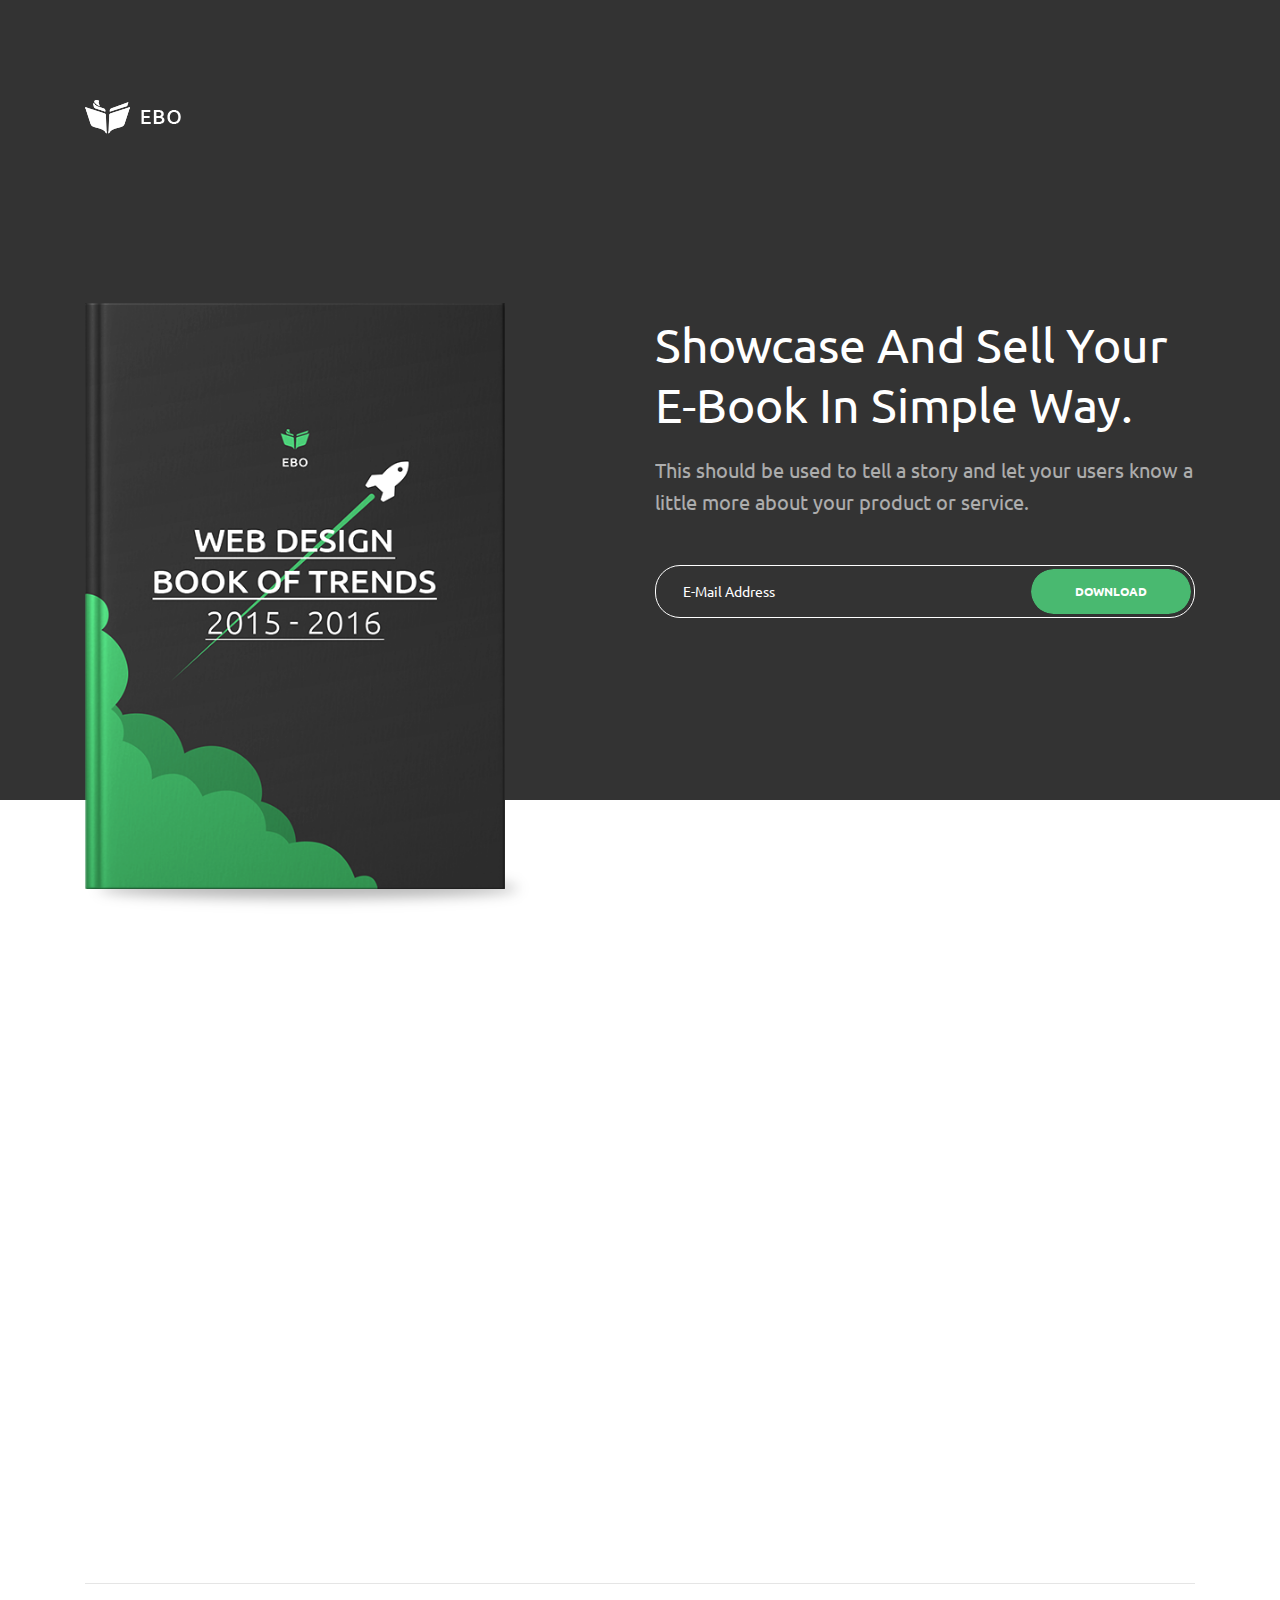
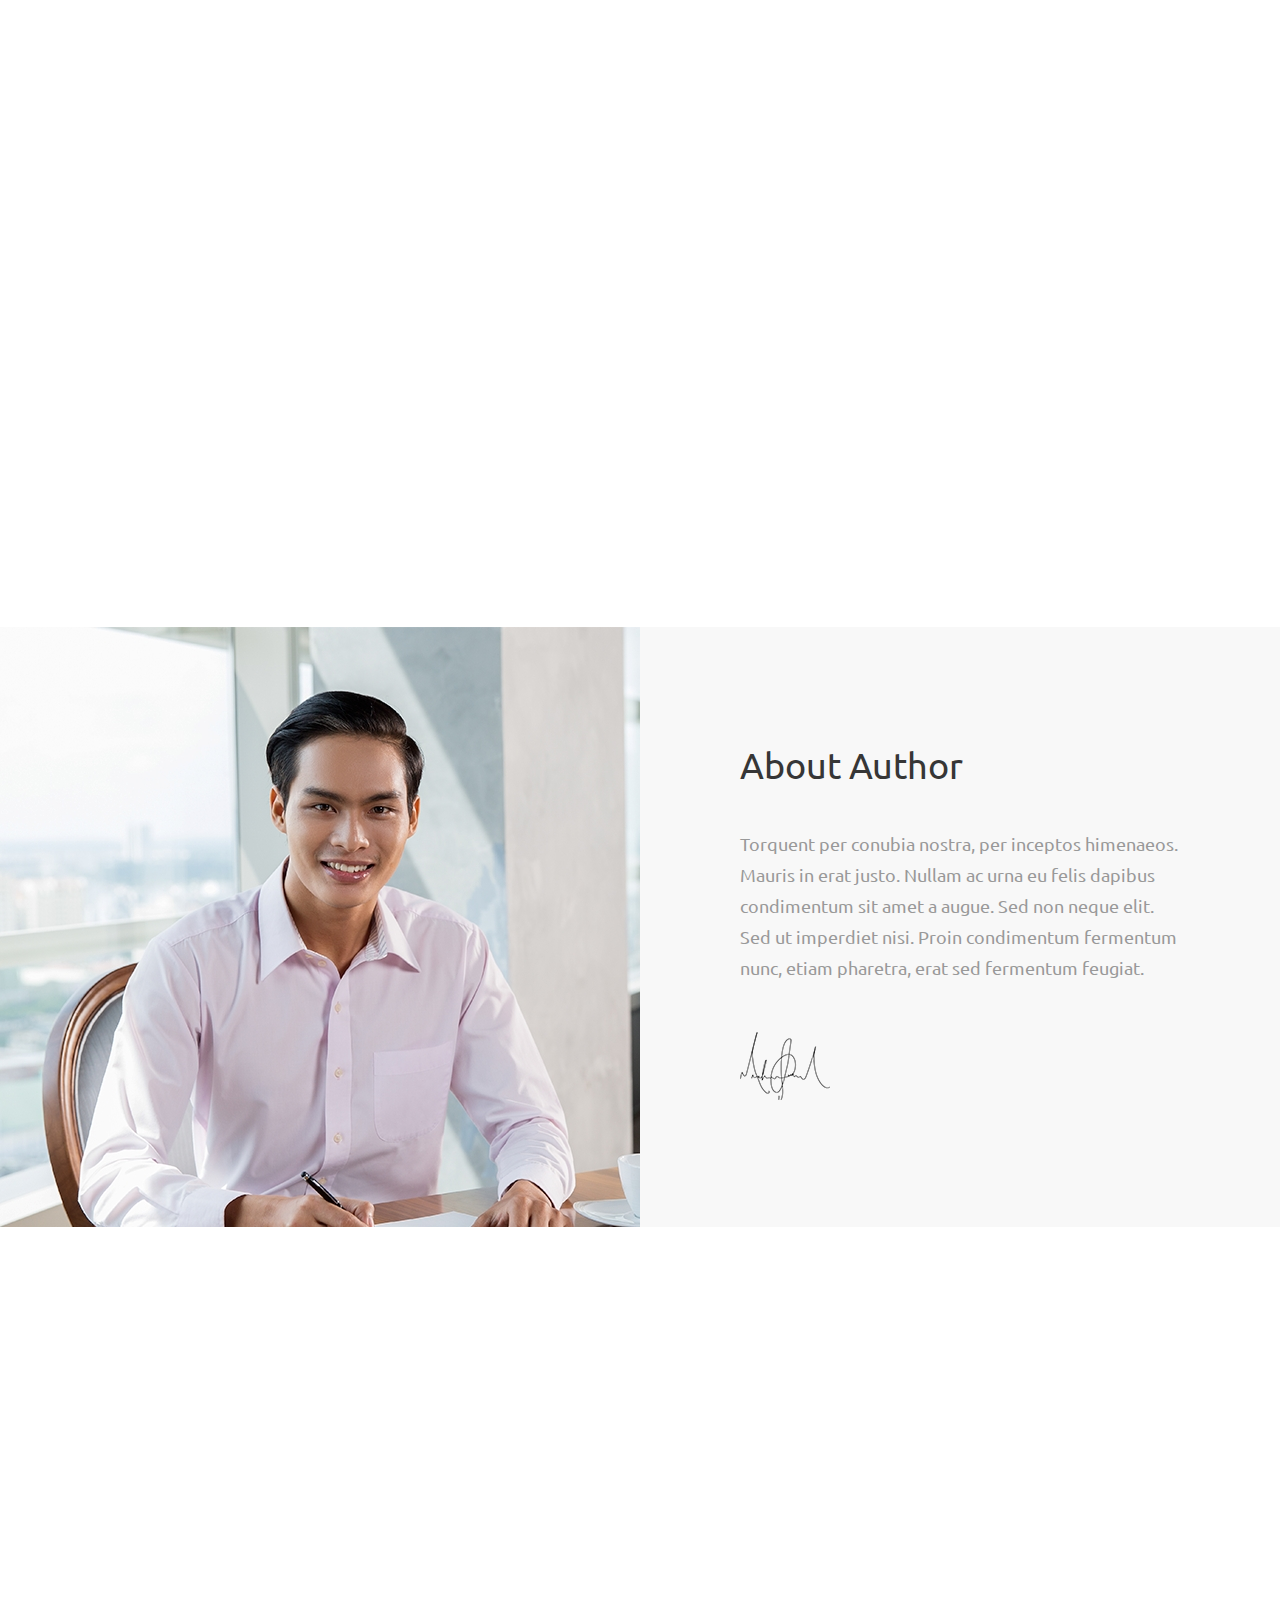
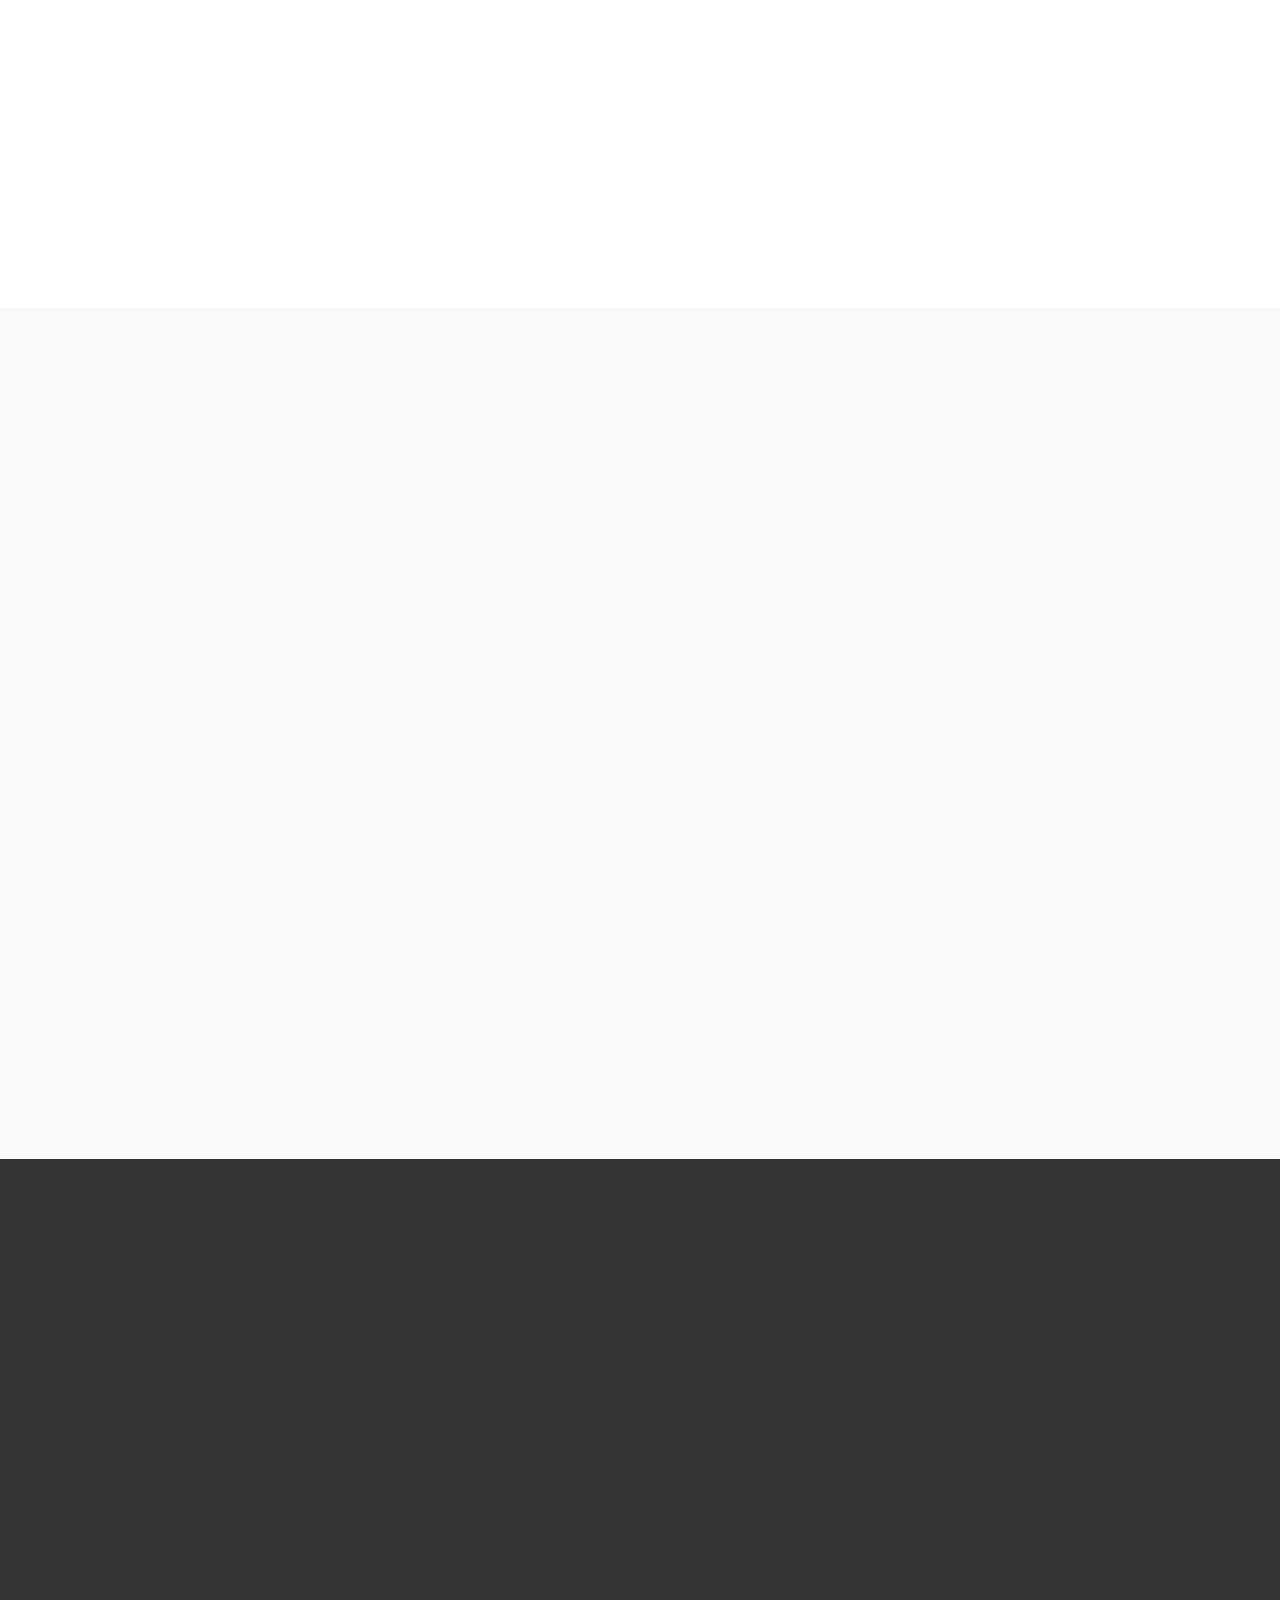
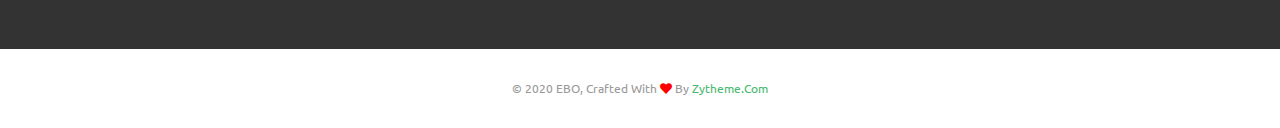
==== index.html @ 509ed7dd "added a page" ====
<!DOCTYPE html>
<html dir="ltr" lang="en-US">
<head>

<meta charset="utf-8" />
<meta http-equiv="X-UA-Compatible" content="IE=edge" />

<meta name="author" content="zytheme" />
<meta name="viewport" content="width=device-width, initial-scale=1, maximum-scale=1" />
<meta name="description" content="Multi-purpose Business html5 landing page" />
<link href="assets/images/favicon/favicon.png" rel="icon" />

<link href="https://fonts.googleapis.com/css?family=Ubuntu:300,300i,400,400i,500,500i,700,700ii%7CMerriweather:300,300i,400,400i,700,700i,900,900i" rel="stylesheet" type="text/css" />

<link href="assets/css/vendor.css" rel="stylesheet" />
<link href="assets/css/style.css" rel="stylesheet" />

<script>
      (function(w,d,s,l,i){w[l]=w[l]||[];w[l].push({'gtm.start':
      new Date().getTime(),event:'gtm.js'});var f=d.getElementsByTagName(s)[0],
      j=d.createElement(s),dl=l!='dataLayer'?'&l='+l:'';j.async=true;j.src=
      'https://www.googletagmanager.com/gtm.js?id='+i+dl;f.parentNode.insertBefore(j,f);
      })(window,document,'script','dataLayer','GTM-MDF43VH');
    </script>


<title>Ebo | E-book Html5 Landing Page</title>
</head>
<body class="body-scroll">

<noscript>
      <iframe src="https://www.googletagmanager.com/ns.html?id=GTM-MDF43VH" height="0" width="0" style="display:none;visibility:hidden"></iframe>
    </noscript>


<div class="wrapper clearfix" id="wrapper">

<header class="header header-1 header-transparent header-fixed" id="navbar-spy">
<nav class="navbar navbar-hidden navbar-sticky navbar-expand-lg" id="primary-menu">
<div class="container"> <a class="logo navbar-brand" href="index.html"><img class="logo logo-dark" src="assets/images/logo/logo-dark.png" alt="Lenoto Logo" /><img class="logo logo-light" src="assets/images/logo/logo-light.png" alt="Lenoto Logo" /></a>
<button class="navbar-toggler collapsed" type="button" data-toggle="collapse" data-target="#navbarContent" aria-expanded="false"><span class="navbar-toggler-icon"></span></button>
<div class="collapse navbar-collapse" id="navbarContent">
<ul class="navbar-nav ml-auto">
<li class="nav-item active"><a class="nav-link" data-scroll="scrollTo" href="#hero">home</a></li>
<li class="nav-item"><a class="nav-link" data-scroll="scrollTo" href="#feature2">feature</a></li>
<li class="nav-item"><a class="nav-link" data-scroll="scrollTo" href="#banner">author</a></li>
<li class="nav-item"><a class="nav-link" data-scroll="scrollTo" href="#reviews">reviews</a></li>
<li class="nav-item"><a class="nav-link" data-scroll="scrollTo" href="#pricing">pricing</a></li>
<li class="nav-item"><a class="nav-link" data-scroll="scrollTo" href="#cta">download</a></li>
</ul>
</div>

</div>
</nav>
</header>

<section class="hero hero-2 bg-dark" id="hero">
<div class="hero-content bg-dark">
<div class="container">
<div class="row">
<div class="col-12 col-md-12 col-lg-12">
<div class="hero-logo mt-100 d-none d-sm-block wow fadeInUp" data-wow-duration="1s"><img src="assets/images/logo/logo-light.png" alt="logo hero" /></div>
</div>
</div>
<div class="row row-content">
<div class="col-12 col-md-5  wow fadeInUp" data-wow-duration="1s">
<div class="hero-holder"><img class="img-fluid" src="assets/images/mockup/book.png" alt="screens" /></div>
</div>
<div class="col-12 col-md-6 offset-md-1  pt-100 wow fadeInUp" data-wow-duration="1s">
<div class="hero-headline">Showcase and sell your e-book in simple way.</div>
<div class="hero-bio">This should be used to tell a story and let your users know a little more about your product or service.</div>
<div class="hero-action">
<form class="mb-0 form-action mailchimp">
<div class="input-group">
<input class="form-control" type="email" placeholder="E-mail address" /><span class="input-group-btn">
<input class="btn btn--primary btn--rounded" type="submit" value="download" name="submit" /></span>
</div>

</form>
<div class="subscribe-alert"></div>
</div>
</div>
</div>

</div>

</div>

</section>

<div class="clearfix bg-white"></div>

<section class="feature feature-2 text-center bg-white" id="feature2">
<div class="container">
<div class="row clearfix">
<div class="col-12 col-md-12 col-lg-6 offset-lg-3">
<div class="heading heading-1 mb-70 text--center wow fadeInUp" data-wow-duration="1s">
<h2 class="heading--title">Sell Your E-book</h2>
<p class="heading--desc">we shows only the best websites, portfolios ans landing pages built completely with passion, simplicity &amp; creativity</p>
</div>
</div>

</div>

<div class="row">

<div class="col-12 col-md-4 col-lg-4 ">
<div class="feature-panel wow fadeInUp" data-wow-duration="1s">
<div class="feature--icon"><i class="lnr lnr-bullhorn"></i></div>
<div class="feature--content">
<h3>Start your campaign</h3>
<p>Ebo impresses you with fully responsiveness and highly customization. We did it in combination of very clean and flexible design.</p>
</div>
</div>

</div>


<div class="col-12 col-md-4 col-lg-4 ">
<div class="feature-panel wow fadeInUp" data-wow-duration="1s">
<div class="feature--icon"><i class="lnr lnr-user"></i></div>
<div class="feature--content">
<h3>Engage new users</h3>
<p>Ebo impresses you with fully responsiveness and highly customization. We did it in combination of very clean and flexible design.</p>
</div>
</div>

</div>


<div class="col-12 col-md-4 col-lg-4 ">
<div class="feature-panel wow fadeInUp" data-wow-duration="1s">
<div class="feature--icon"><i class="lnr lnr-chart-bars"></i></div>
<div class="feature--content">
<h3>Claim your reward</h3>
<p>Ebo impresses you with fully responsiveness and highly customization. We did it in combination of very clean and flexible design.</p>
</div>
</div>

</div>

</div>

</div>

</section>

<section class="pt-0 pb-0 bg-white">
<div class="container">
<div class="row">
<div class="col-12 col-md-12 col-lg-12">
<hr class="feature-divider" />
</div>
</div>

</div>

</section>

<section class="feature feature-2 feature-left bg-white" id="feature3">
<div class="container">
<div class="row">
<div class="col-12 col-md-12 col-lg-5">
<div class="heading heading-1 mb-60 wow fadeInUp" data-wow-duration="1s">
<h2 class="heading--title pt-20">Chapters included</h2>
<p class="heading--desc pl-0">Duis aute irure dolor in reprehenderit in voluptate velit esse cillum dolore eu fugiat.</p>
</div>
<div class="feature-panel mb-50 wow fadeInUp" data-wow-duration="1s">
<div class="feature--icon"><i class="lnr lnr-book"></i></div>
<div class="feature--content">
<h3>10 Chapters</h3>
<p>Lorem ipsum dolor sit amet, consive adipisicing elit, sed do eiusmod. tempor incididunt ut labore.</p>
</div>
</div>

<div class="feature-panel wow fadeInUp" data-wow-duration="1s">
<div class="feature--icon"><i class="lnr lnr-star"></i></div>
<div class="feature--content">
<h3>Goodreads</h3>
<p>Lorem ipsum dolor sit amet, consive adipisicing elit, sed do eiusmod. tempor incididunt ut labore.</p>
</div>
</div>

</div>

<div class="col-12 col-md-12 col-lg-7 wow fadeInUp"><img class="img-fluid center-block" src="assets/images/mockup/ipad.jpg" alt="ipad" /></div>

</div>

</div>

</section>


<section class="banner pt-0 pb-0" id="banner">
<div class="container-fluid">
<div class="row">
<div class="col-12 col-md-12 col-lg-6 pr-0 pl-0">
<div class="col-img">
<div class="bg-section"><img src="assets/images/background/bg-1.jpg" alt="Background" /></div>
</div>
</div>

<div class="col-12 col-md-12 col-lg-6 col-content pl-100">
<h3>About author</h3>
<p>Torquent per conubia nostra, per inceptos himenaeos. Mauris in erat justo. Nullam ac urna eu felis dapibus condimentum sit amet a augue. Sed non neque elit. Sed ut imperdiet nisi. Proin condimentum fermentum nunc, etiam pharetra, erat sed fermentum feugiat.</p><img src="assets/images/mockup/signture.png" alt="signture" />
</div>
</div>

</div>

</section>


<section class="reviews bg-white" id="reviews">
<div class="container">
<div class="row clearfix">
<div class="col-12 col-md-8 offset-md-2 col-lg-6 offset-lg-3">
<div class="heading heading-1 mb-80 text--center wow fadeInUp" data-wow-duration="1s">
<h2 class="heading--title">Testimonials</h2>
</div>
</div>

</div>

<div class="row">
<div class="col-12 col-md-12 col-lg-12">
<div class="owl-carousel " data-slide="2" data-slide-res="1" data-autoplay="true" data-nav="false" data-dots="false" data-space="30" data-loop="true" data-speed="800">

<div class="testimonial-panel wow fadeInUp" data-wow-duration="1s">
<div class="testimonial-body">
<div class="testimonial--body">
<p>“If you have complex eBook creation and design trend.trust Ebo’s e-Book, He is knowledgeable!”</p>
</div>
<div class="testimonial--meta">
<div class="testimonial--author"><img src="assets/images/testimonials/1.png" alt="author" />
<h5>Mark Smith</h5>
<p>Art director</p>
</div>
</div>
</div>
</div>

<div class="testimonial-panel wow fadeInUp" data-wow-duration="1s">
<div class="testimonial-body">
<div class="testimonial--body">
<p>“If you have complex eBook creation and design trend.trust Ebo’s e-Book, He is knowledgeable!”</p>
</div>
<div class="testimonial--meta">
<div class="testimonial--author"><img src="assets/images/testimonials/2.png" alt="author" />
<h5>Jessy Arthur</h5>
<p>UX designer</p>
</div>
</div>
</div>
</div>

<div class="testimonial-panel wow fadeInUp" data-wow-duration="1s">
<div class="testimonial-body">
<div class="testimonial--body">
<p>“If you have complex eBook creation and design trend.trust Ebo’s e-Book, He is knowledgeable!”</p>
</div>
<div class="testimonial--meta">
<div class="testimonial--author"><img src="assets/images/testimonials/1.png" alt="author" />
<h5>ayman fikry</h5>
<p>web designer</p>
</div>
</div>
</div>
</div>

<div class="testimonial-panel wow fadeInUp" data-wow-duration="1s">
<div class="testimonial-body">
<div class="testimonial--body">
<p>“If you have complex eBook creation and design trend.trust Ebo’s e-Book, He is knowledgeable!”</p>
</div>
<div class="testimonial--meta">
<div class="testimonial--author"><img src="assets/images/testimonials/2.png" alt="author" />
<h5>cone adresson</h5>
<p>web developer</p>
</div>
</div>
</div>
</div>
</div>
</div>
</div>
</div>

</section>


<section class="pricing pricing-1 bg-gray" id="pricing">
<div class="container">
<div class="row clearfix">
<div class="col-12 col-md-8 offset-md-2 col-lg-6 offset-lg-3">
<div class="heading heading-1 mb-80 text--center wow fadeInUp" data-wow-duration="1s">
<h2 class="heading--title">Pricing plans</h2>
<p class="heading--desc">we shows only the best websites, portfolios ans landing pages built completely with passion, simplicity & creativity</p>
</div>
</div>

</div>

<div class="row">

<div class=" col-12 col-md-4 col-lg-4 price-table wow fadeInUp" data-wow-duration="1s">
<div class="pricing-panel">

<div class="pricing--heading text--center">
<div class="pricing--icon"> <i class="far fa-file-alt"></i></div>
<div class="pricing--heading">
<p>0<span class="currency">$</span></p>
<div class="pricing--desc">e-book</div>
</div>
</div>

<div class="pricing--body">
<ul class="pricing--list list-unstyled">
<li>Five Brand Monitors</li>
<li>Five Keyword Monitors</li>
<li>Basic Quota </li>
</ul><a class="btn btn--primary btn--rounded" href="#">Get Started</a>
</div>
</div>
</div>


<div class=" col-12 col-md-4 col-lg-4 price-table wow fadeInUp" data-wow-duration="1s">
<div class="pricing-panel">

<div class="pricing--heading text--center">
<div class="pricing--icon"><i class="far fa-file-pdf"></i></div>
<div class="pricing--heading">
<p>5<span class="currency">$</span></p>
<div class="pricing--desc">soft copy</div>
</div>
</div>

<div class="pricing--body">
<ul class="pricing--list list-unstyled">
<li>Five Brand Monitors</li>
<li>Five Keyword Monitors</li>
<li>Basic Quota </li>
</ul><a class="btn btn--primary btn--rounded" href="#">Get Started </a>
</div>
</div>
</div>


<div class=" col-12 col-md-4 col-lg-4 price-table wow fadeInUp" data-wow-duration="1s">
<div class="pricing-panel">

<div class="pricing--heading text--center">
<div class="pricing--icon"><i class="fas fa-book"></i></div>
<div class="pricing--heading">
<p>12<span class="currency">$</span></p>
<div class="pricing--desc">Hard Copy</div>
</div>
</div>

<div class="pricing--body">
<ul class="pricing--list list-unstyled">
<li>Five Brand Monitors</li>
<li>Five Keyword Monitors</li>
<li>Basic Quota </li>
</ul><a class="btn btn--primary btn--rounded" href="#">Get Started</a>
</div>
</div>
</div>

</div>

</div>

</section>


<section class="cta text-center pb-0 bg-dark" id="cta">
<div class="container">
<div class="row">
<div class="col-12 col-md-12 col-lg-6 offset-lg-3 mb-100 wow fadeInUp" data-wow-duration="1s">
<h3>Showcase and sell for your ebook in simple way.</h3>
<p>This should be used to tell a story and let your users know a little more about your product or service.</p><a class="btn btn--primary btn--rounded" href="#">download</a>
</div>

</div>

</div>

</section>


<footer class="footer footer-5" id="footer">

<div class="container">
<div class="row">
<div class="col-12 col-md-12 col-lg-12 text--center">
<div class="footer--copyright"><span>&copy; 2020 EBO, crafted With <i class="fas fa-heart"></i> by </span><a href="https://themeforest.net/user/zytheme/portfolio?ref=zytheme">zytheme.com</a></div>
</div>
</div>
</div>

</footer>
</div>


<script src="assets/js/vendor/jquery-3.4.1.min.js"></script>
<script src="assets/js/vendor.js"></script>
<script src="assets/js/functions.js"></script>
</body>
</html>
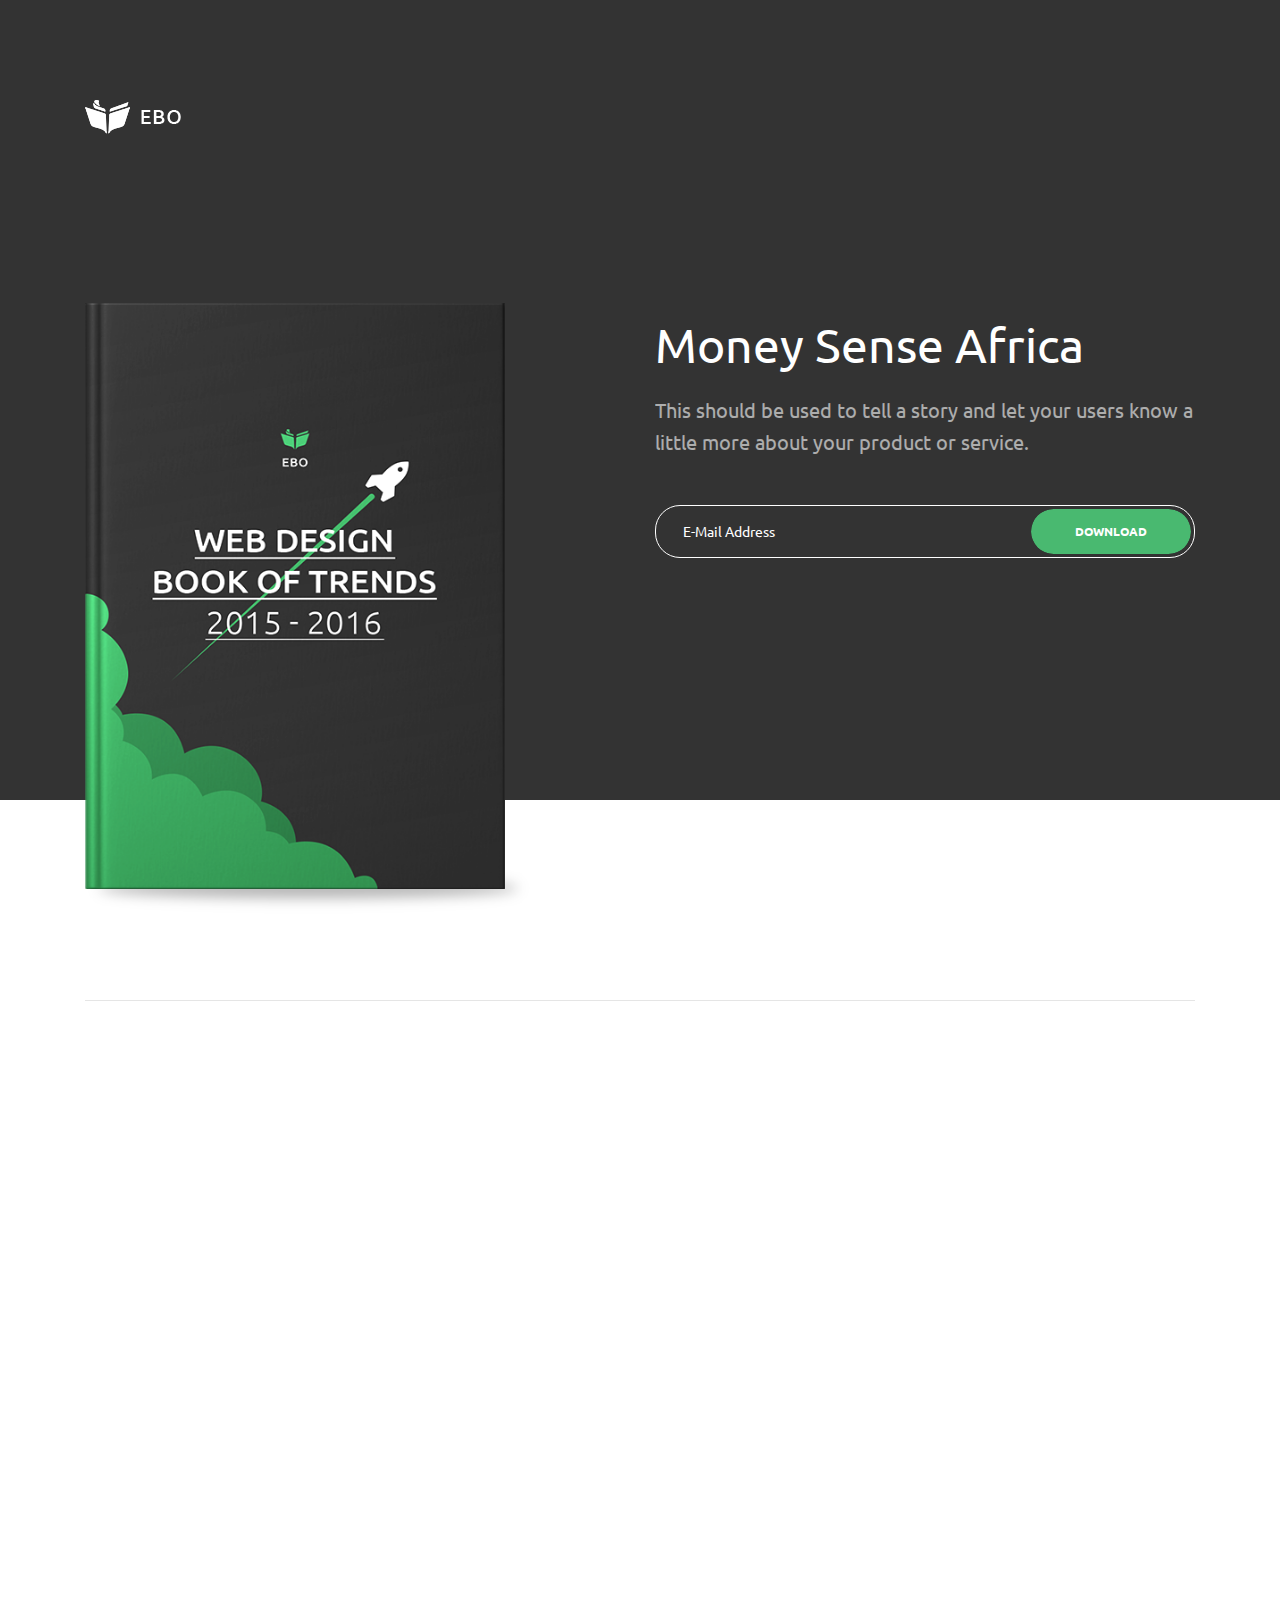
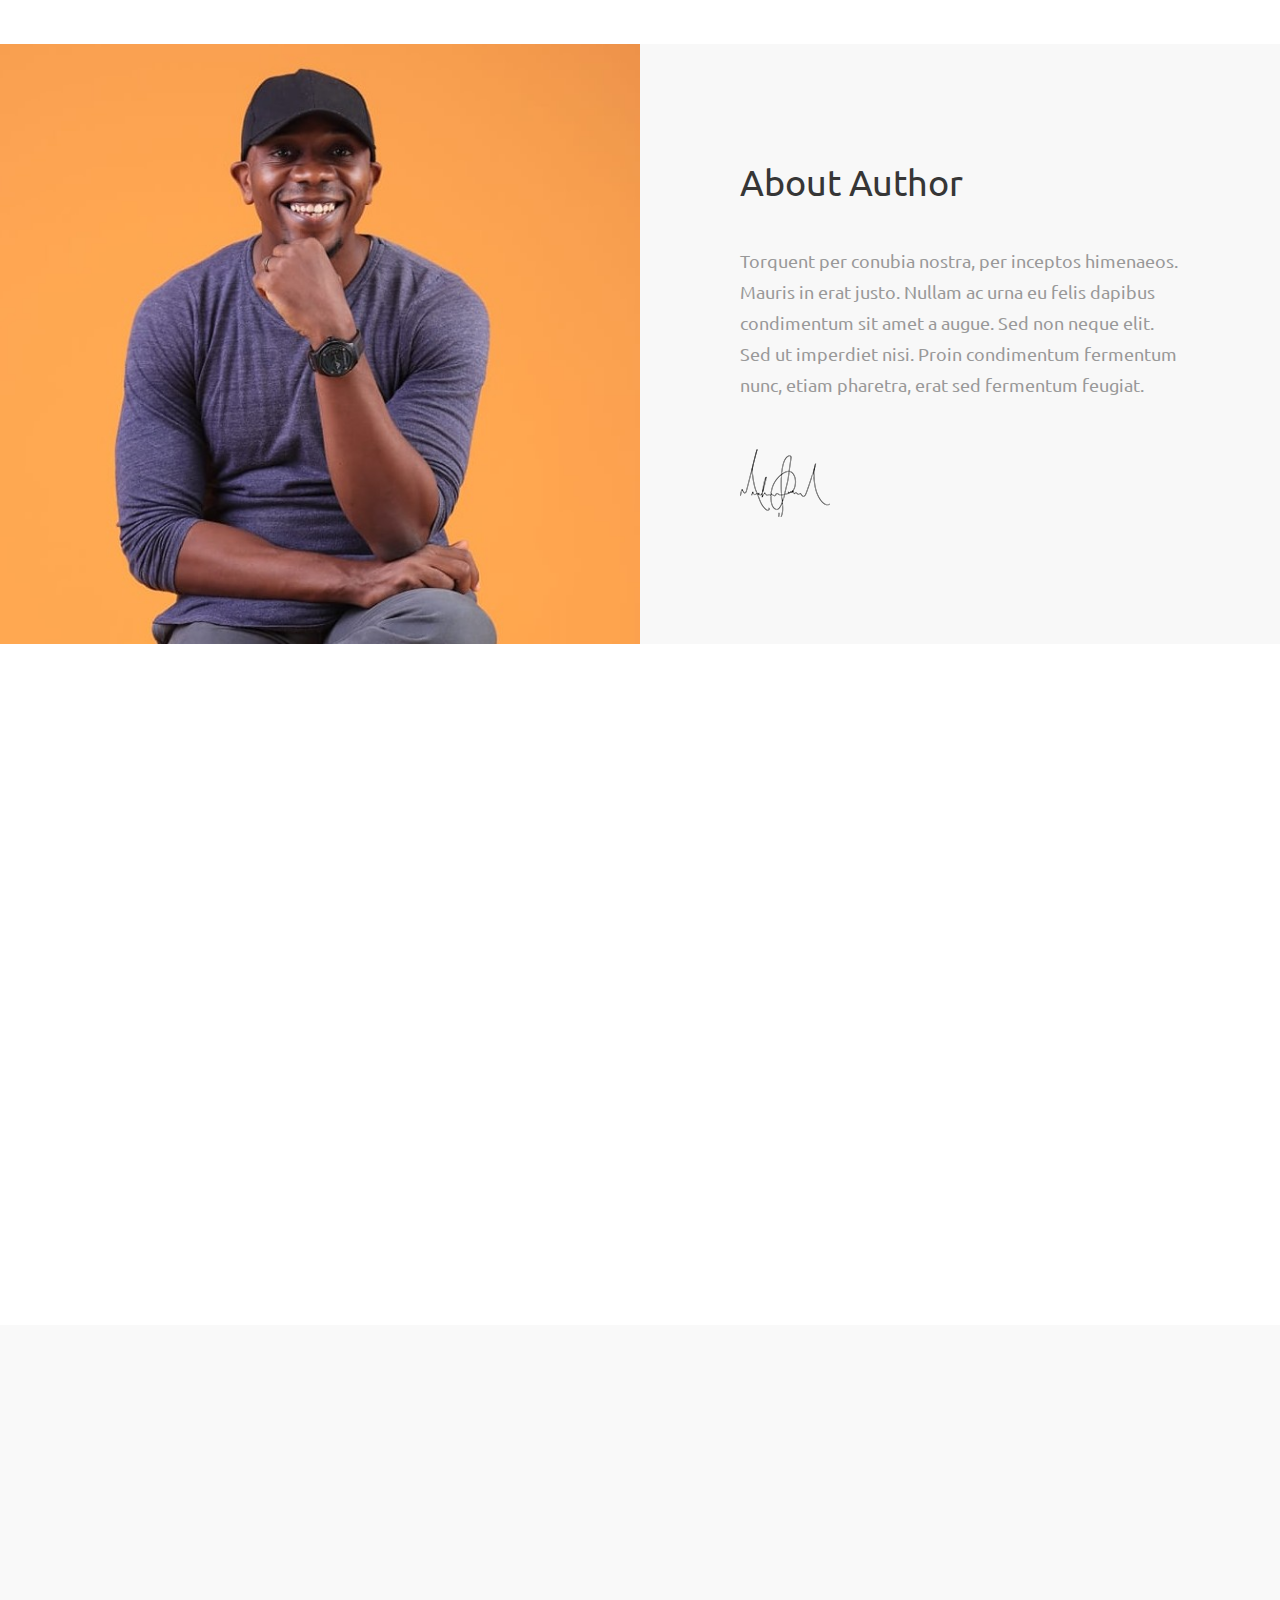
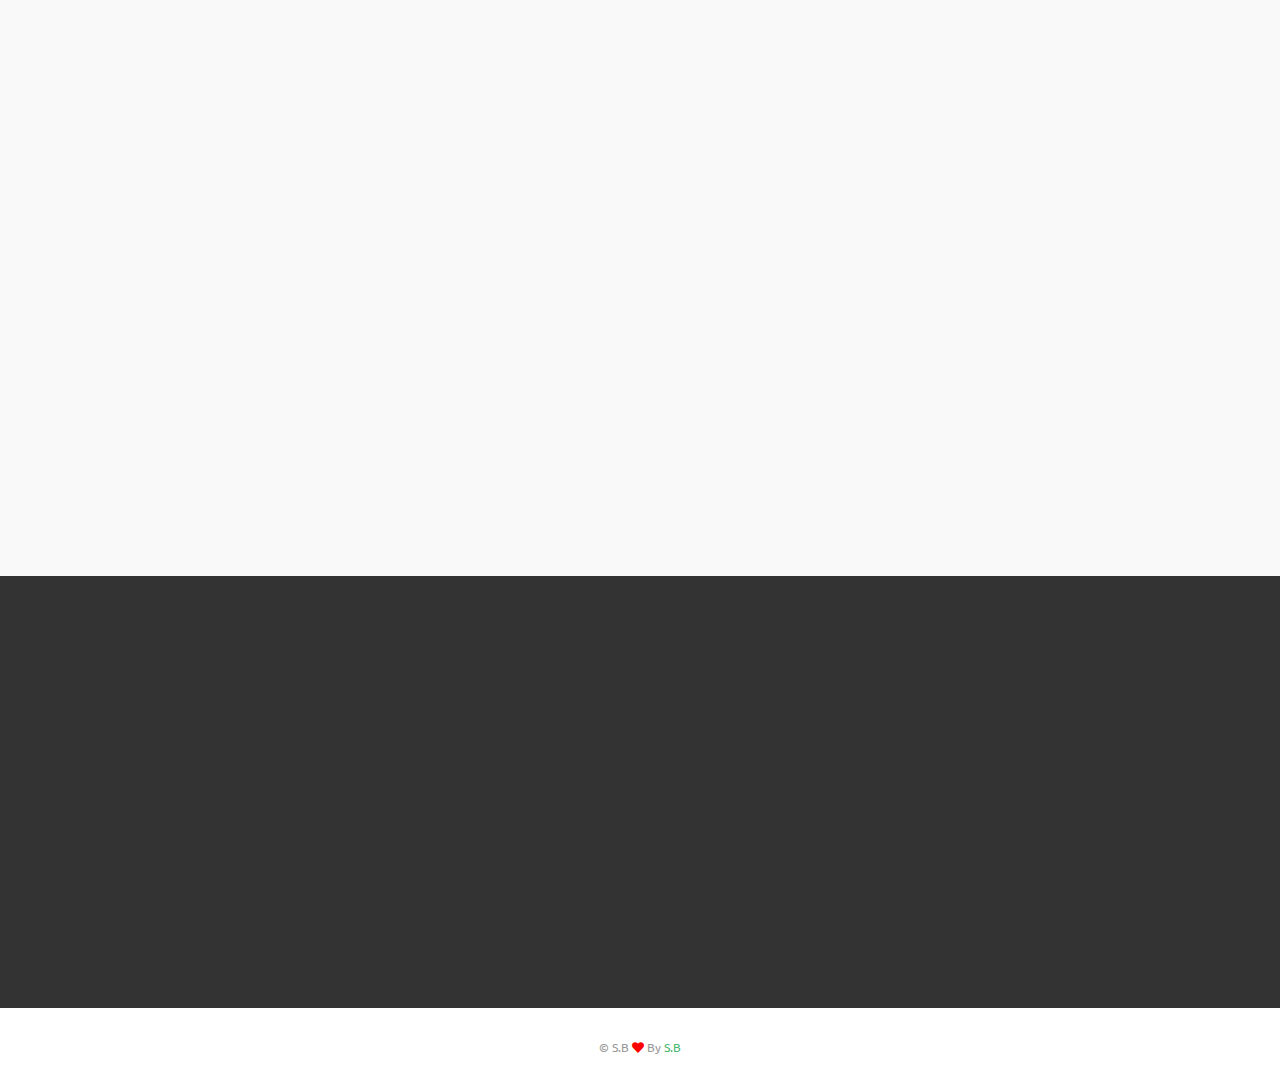
==== commit fe318a9b: "made changes" ====
--- a/index.html
+++ b/index.html
@@ -1,412 +1,390 @@
 <!DOCTYPE html>
 <html dir="ltr" lang="en-US">
+
 <head>
 
-<meta charset="utf-8" />
-<meta http-equiv="X-UA-Compatible" content="IE=edge" />
-
-<meta name="author" content="zytheme" />
-<meta name="viewport" content="width=device-width, initial-scale=1, maximum-scale=1" />
-<meta name="description" content="Multi-purpose Business html5 landing page" />
-<link href="assets/images/favicon/favicon.png" rel="icon" />
-
-<link href="https://fonts.googleapis.com/css?family=Ubuntu:300,300i,400,400i,500,500i,700,700ii%7CMerriweather:300,300i,400,400i,700,700i,900,900i" rel="stylesheet" type="text/css" />
-
-<link href="assets/css/vendor.css" rel="stylesheet" />
-<link href="assets/css/style.css" rel="stylesheet" />
-
-<script>
-      (function(w,d,s,l,i){w[l]=w[l]||[];w[l].push({'gtm.start':
-      new Date().getTime(),event:'gtm.js'});var f=d.getElementsByTagName(s)[0],
-      j=d.createElement(s),dl=l!='dataLayer'?'&l='+l:'';j.async=true;j.src=
-      'https://www.googletagmanager.com/gtm.js?id='+i+dl;f.parentNode.insertBefore(j,f);
-      })(window,document,'script','dataLayer','GTM-MDF43VH');
-    </script>
-
-
-<title>Ebo | E-book Html5 Landing Page</title>
+  <meta charset="utf-8" />
+  <meta http-equiv="X-UA-Compatible" content="IE=edge" />
+
+  <meta name="author" content="zytheme" />
+  <meta name="viewport" content="width=device-width, initial-scale=1, maximum-scale=1" />
+  <meta name="description" content="Multi-purpose Business html5 landing page" />
+  <link href="assets/images/favicon/favicon.png" rel="icon" />
+
+  <link
+    href="https://fonts.googleapis.com/css?family=Ubuntu:300,300i,400,400i,500,500i,700,700ii%7CMerriweather:300,300i,400,400i,700,700i,900,900i"
+    rel="stylesheet" type="text/css" />
+
+  <link href="assets/css/vendor.css" rel="stylesheet" />
+  <link href="assets/css/style.css" rel="stylesheet" />
+
+  <script>
+    (function (w, d, s, l, i) {
+    w[l] = w[l] || []; w[l].push({
+      'gtm.start':
+        new Date().getTime(), event: 'gtm.js'
+    }); var f = d.getElementsByTagName(s)[0],
+      j = d.createElement(s), dl = l != 'dataLayer' ? '&l=' + l : ''; j.async = true; j.src =
+        'https://www.googletagmanager.com/gtm.js?id=' + i + dl; f.parentNode.insertBefore(j, f);
+    })(window, document, 'script', 'dataLayer', 'GTM-MDF43VH');
+  </script>
+
+
+  <title>Ebo | E-book Html5 Landing Page</title>
 </head>
+
 <body class="body-scroll">
 
-<noscript>
-      <iframe src="https://www.googletagmanager.com/ns.html?id=GTM-MDF43VH" height="0" width="0" style="display:none;visibility:hidden"></iframe>
-    </noscript>
-
-
-<div class="wrapper clearfix" id="wrapper">
-
-<header class="header header-1 header-transparent header-fixed" id="navbar-spy">
-<nav class="navbar navbar-hidden navbar-sticky navbar-expand-lg" id="primary-menu">
-<div class="container"> <a class="logo navbar-brand" href="index.html"><img class="logo logo-dark" src="assets/images/logo/logo-dark.png" alt="Lenoto Logo" /><img class="logo logo-light" src="assets/images/logo/logo-light.png" alt="Lenoto Logo" /></a>
-<button class="navbar-toggler collapsed" type="button" data-toggle="collapse" data-target="#navbarContent" aria-expanded="false"><span class="navbar-toggler-icon"></span></button>
-<div class="collapse navbar-collapse" id="navbarContent">
-<ul class="navbar-nav ml-auto">
-<li class="nav-item active"><a class="nav-link" data-scroll="scrollTo" href="#hero">home</a></li>
-<li class="nav-item"><a class="nav-link" data-scroll="scrollTo" href="#feature2">feature</a></li>
-<li class="nav-item"><a class="nav-link" data-scroll="scrollTo" href="#banner">author</a></li>
-<li class="nav-item"><a class="nav-link" data-scroll="scrollTo" href="#reviews">reviews</a></li>
-<li class="nav-item"><a class="nav-link" data-scroll="scrollTo" href="#pricing">pricing</a></li>
-<li class="nav-item"><a class="nav-link" data-scroll="scrollTo" href="#cta">download</a></li>
-</ul>
-</div>
-
-</div>
-</nav>
-</header>
-
-<section class="hero hero-2 bg-dark" id="hero">
-<div class="hero-content bg-dark">
-<div class="container">
-<div class="row">
-<div class="col-12 col-md-12 col-lg-12">
-<div class="hero-logo mt-100 d-none d-sm-block wow fadeInUp" data-wow-duration="1s"><img src="assets/images/logo/logo-light.png" alt="logo hero" /></div>
-</div>
-</div>
-<div class="row row-content">
-<div class="col-12 col-md-5  wow fadeInUp" data-wow-duration="1s">
-<div class="hero-holder"><img class="img-fluid" src="assets/images/mockup/book.png" alt="screens" /></div>
-</div>
-<div class="col-12 col-md-6 offset-md-1  pt-100 wow fadeInUp" data-wow-duration="1s">
-<div class="hero-headline">Showcase and sell your e-book in simple way.</div>
-<div class="hero-bio">This should be used to tell a story and let your users know a little more about your product or service.</div>
-<div class="hero-action">
-<form class="mb-0 form-action mailchimp">
-<div class="input-group">
-<input class="form-control" type="email" placeholder="E-mail address" /><span class="input-group-btn">
-<input class="btn btn--primary btn--rounded" type="submit" value="download" name="submit" /></span>
-</div>
-
-</form>
-<div class="subscribe-alert"></div>
-</div>
-</div>
-</div>
-
-</div>
-
-</div>
-
-</section>
-
-<div class="clearfix bg-white"></div>
-
-<section class="feature feature-2 text-center bg-white" id="feature2">
-<div class="container">
-<div class="row clearfix">
-<div class="col-12 col-md-12 col-lg-6 offset-lg-3">
-<div class="heading heading-1 mb-70 text--center wow fadeInUp" data-wow-duration="1s">
-<h2 class="heading--title">Sell Your E-book</h2>
-<p class="heading--desc">we shows only the best websites, portfolios ans landing pages built completely with passion, simplicity &amp; creativity</p>
-</div>
-</div>
-
-</div>
-
-<div class="row">
-
-<div class="col-12 col-md-4 col-lg-4 ">
-<div class="feature-panel wow fadeInUp" data-wow-duration="1s">
-<div class="feature--icon"><i class="lnr lnr-bullhorn"></i></div>
-<div class="feature--content">
-<h3>Start your campaign</h3>
-<p>Ebo impresses you with fully responsiveness and highly customization. We did it in combination of very clean and flexible design.</p>
-</div>
-</div>
-
-</div>
-
-
-<div class="col-12 col-md-4 col-lg-4 ">
-<div class="feature-panel wow fadeInUp" data-wow-duration="1s">
-<div class="feature--icon"><i class="lnr lnr-user"></i></div>
-<div class="feature--content">
-<h3>Engage new users</h3>
-<p>Ebo impresses you with fully responsiveness and highly customization. We did it in combination of very clean and flexible design.</p>
-</div>
-</div>
-
-</div>
-
-
-<div class="col-12 col-md-4 col-lg-4 ">
-<div class="feature-panel wow fadeInUp" data-wow-duration="1s">
-<div class="feature--icon"><i class="lnr lnr-chart-bars"></i></div>
-<div class="feature--content">
-<h3>Claim your reward</h3>
-<p>Ebo impresses you with fully responsiveness and highly customization. We did it in combination of very clean and flexible design.</p>
-</div>
-</div>
-
-</div>
-
-</div>
-
-</div>
-
-</section>
-
-<section class="pt-0 pb-0 bg-white">
-<div class="container">
-<div class="row">
-<div class="col-12 col-md-12 col-lg-12">
-<hr class="feature-divider" />
-</div>
-</div>
-
-</div>
-
-</section>
-
-<section class="feature feature-2 feature-left bg-white" id="feature3">
-<div class="container">
-<div class="row">
-<div class="col-12 col-md-12 col-lg-5">
-<div class="heading heading-1 mb-60 wow fadeInUp" data-wow-duration="1s">
-<h2 class="heading--title pt-20">Chapters included</h2>
-<p class="heading--desc pl-0">Duis aute irure dolor in reprehenderit in voluptate velit esse cillum dolore eu fugiat.</p>
-</div>
-<div class="feature-panel mb-50 wow fadeInUp" data-wow-duration="1s">
-<div class="feature--icon"><i class="lnr lnr-book"></i></div>
-<div class="feature--content">
-<h3>10 Chapters</h3>
-<p>Lorem ipsum dolor sit amet, consive adipisicing elit, sed do eiusmod. tempor incididunt ut labore.</p>
-</div>
-</div>
-
-<div class="feature-panel wow fadeInUp" data-wow-duration="1s">
-<div class="feature--icon"><i class="lnr lnr-star"></i></div>
-<div class="feature--content">
-<h3>Goodreads</h3>
-<p>Lorem ipsum dolor sit amet, consive adipisicing elit, sed do eiusmod. tempor incididunt ut labore.</p>
-</div>
-</div>
-
-</div>
-
-<div class="col-12 col-md-12 col-lg-7 wow fadeInUp"><img class="img-fluid center-block" src="assets/images/mockup/ipad.jpg" alt="ipad" /></div>
-
-</div>
-
-</div>
-
-</section>
-
-
-<section class="banner pt-0 pb-0" id="banner">
-<div class="container-fluid">
-<div class="row">
-<div class="col-12 col-md-12 col-lg-6 pr-0 pl-0">
-<div class="col-img">
-<div class="bg-section"><img src="assets/images/background/bg-1.jpg" alt="Background" /></div>
-</div>
-</div>
-
-<div class="col-12 col-md-12 col-lg-6 col-content pl-100">
-<h3>About author</h3>
-<p>Torquent per conubia nostra, per inceptos himenaeos. Mauris in erat justo. Nullam ac urna eu felis dapibus condimentum sit amet a augue. Sed non neque elit. Sed ut imperdiet nisi. Proin condimentum fermentum nunc, etiam pharetra, erat sed fermentum feugiat.</p><img src="assets/images/mockup/signture.png" alt="signture" />
-</div>
-</div>
-
-</div>
-
-</section>
-
-
-<section class="reviews bg-white" id="reviews">
-<div class="container">
-<div class="row clearfix">
-<div class="col-12 col-md-8 offset-md-2 col-lg-6 offset-lg-3">
-<div class="heading heading-1 mb-80 text--center wow fadeInUp" data-wow-duration="1s">
-<h2 class="heading--title">Testimonials</h2>
-</div>
-</div>
-
-</div>
-
-<div class="row">
-<div class="col-12 col-md-12 col-lg-12">
-<div class="owl-carousel " data-slide="2" data-slide-res="1" data-autoplay="true" data-nav="false" data-dots="false" data-space="30" data-loop="true" data-speed="800">
-
-<div class="testimonial-panel wow fadeInUp" data-wow-duration="1s">
-<div class="testimonial-body">
-<div class="testimonial--body">
-<p>“If you have complex eBook creation and design trend.trust Ebo’s e-Book, He is knowledgeable!”</p>
-</div>
-<div class="testimonial--meta">
-<div class="testimonial--author"><img src="assets/images/testimonials/1.png" alt="author" />
-<h5>Mark Smith</h5>
-<p>Art director</p>
-</div>
-</div>
-</div>
-</div>
-
-<div class="testimonial-panel wow fadeInUp" data-wow-duration="1s">
-<div class="testimonial-body">
-<div class="testimonial--body">
-<p>“If you have complex eBook creation and design trend.trust Ebo’s e-Book, He is knowledgeable!”</p>
-</div>
-<div class="testimonial--meta">
-<div class="testimonial--author"><img src="assets/images/testimonials/2.png" alt="author" />
-<h5>Jessy Arthur</h5>
-<p>UX designer</p>
-</div>
-</div>
-</div>
-</div>
-
-<div class="testimonial-panel wow fadeInUp" data-wow-duration="1s">
-<div class="testimonial-body">
-<div class="testimonial--body">
-<p>“If you have complex eBook creation and design trend.trust Ebo’s e-Book, He is knowledgeable!”</p>
-</div>
-<div class="testimonial--meta">
-<div class="testimonial--author"><img src="assets/images/testimonials/1.png" alt="author" />
-<h5>ayman fikry</h5>
-<p>web designer</p>
-</div>
-</div>
-</div>
-</div>
-
-<div class="testimonial-panel wow fadeInUp" data-wow-duration="1s">
-<div class="testimonial-body">
-<div class="testimonial--body">
-<p>“If you have complex eBook creation and design trend.trust Ebo’s e-Book, He is knowledgeable!”</p>
-</div>
-<div class="testimonial--meta">
-<div class="testimonial--author"><img src="assets/images/testimonials/2.png" alt="author" />
-<h5>cone adresson</h5>
-<p>web developer</p>
-</div>
-</div>
-</div>
-</div>
-</div>
-</div>
-</div>
-</div>
-
-</section>
-
-
-<section class="pricing pricing-1 bg-gray" id="pricing">
-<div class="container">
-<div class="row clearfix">
-<div class="col-12 col-md-8 offset-md-2 col-lg-6 offset-lg-3">
-<div class="heading heading-1 mb-80 text--center wow fadeInUp" data-wow-duration="1s">
-<h2 class="heading--title">Pricing plans</h2>
-<p class="heading--desc">we shows only the best websites, portfolios ans landing pages built completely with passion, simplicity & creativity</p>
-</div>
-</div>
-
-</div>
-
-<div class="row">
-
-<div class=" col-12 col-md-4 col-lg-4 price-table wow fadeInUp" data-wow-duration="1s">
-<div class="pricing-panel">
-
-<div class="pricing--heading text--center">
-<div class="pricing--icon"> <i class="far fa-file-alt"></i></div>
-<div class="pricing--heading">
-<p>0<span class="currency">$</span></p>
-<div class="pricing--desc">e-book</div>
-</div>
-</div>
-
-<div class="pricing--body">
-<ul class="pricing--list list-unstyled">
-<li>Five Brand Monitors</li>
-<li>Five Keyword Monitors</li>
-<li>Basic Quota </li>
-</ul><a class="btn btn--primary btn--rounded" href="#">Get Started</a>
-</div>
-</div>
-</div>
-
-
-<div class=" col-12 col-md-4 col-lg-4 price-table wow fadeInUp" data-wow-duration="1s">
-<div class="pricing-panel">
-
-<div class="pricing--heading text--center">
-<div class="pricing--icon"><i class="far fa-file-pdf"></i></div>
-<div class="pricing--heading">
-<p>5<span class="currency">$</span></p>
-<div class="pricing--desc">soft copy</div>
-</div>
-</div>
-
-<div class="pricing--body">
-<ul class="pricing--list list-unstyled">
-<li>Five Brand Monitors</li>
-<li>Five Keyword Monitors</li>
-<li>Basic Quota </li>
-</ul><a class="btn btn--primary btn--rounded" href="#">Get Started </a>
-</div>
-</div>
-</div>
-
-
-<div class=" col-12 col-md-4 col-lg-4 price-table wow fadeInUp" data-wow-duration="1s">
-<div class="pricing-panel">
-
-<div class="pricing--heading text--center">
-<div class="pricing--icon"><i class="fas fa-book"></i></div>
-<div class="pricing--heading">
-<p>12<span class="currency">$</span></p>
-<div class="pricing--desc">Hard Copy</div>
-</div>
-</div>
-
-<div class="pricing--body">
-<ul class="pricing--list list-unstyled">
-<li>Five Brand Monitors</li>
-<li>Five Keyword Monitors</li>
-<li>Basic Quota </li>
-</ul><a class="btn btn--primary btn--rounded" href="#">Get Started</a>
-</div>
-</div>
-</div>
-
-</div>
-
-</div>
-
-</section>
-
-
-<section class="cta text-center pb-0 bg-dark" id="cta">
-<div class="container">
-<div class="row">
-<div class="col-12 col-md-12 col-lg-6 offset-lg-3 mb-100 wow fadeInUp" data-wow-duration="1s">
-<h3>Showcase and sell for your ebook in simple way.</h3>
-<p>This should be used to tell a story and let your users know a little more about your product or service.</p><a class="btn btn--primary btn--rounded" href="#">download</a>
-</div>
-
-</div>
-
-</div>
-
-</section>
-
-
-<footer class="footer footer-5" id="footer">
-
-<div class="container">
-<div class="row">
-<div class="col-12 col-md-12 col-lg-12 text--center">
-<div class="footer--copyright"><span>&copy; 2020 EBO, crafted With <i class="fas fa-heart"></i> by </span><a href="https://themeforest.net/user/zytheme/portfolio?ref=zytheme">zytheme.com</a></div>
-</div>
-</div>
-</div>
-
-</footer>
-</div>
-
-
-<script src="assets/js/vendor/jquery-3.4.1.min.js"></script>
-<script src="assets/js/vendor.js"></script>
-<script src="assets/js/functions.js"></script>
+  <noscript>
+    <iframe src="https://www.googletagmanager.com/ns.html?id=GTM-MDF43VH" height="0" width="0"
+      style="display:none;visibility:hidden"></iframe>
+  </noscript>
+
+
+  <div class="wrapper clearfix" id="wrapper">
+
+    <header class="header header-1 header-transparent header-fixed" id="navbar-spy">
+      <nav class="navbar navbar-hidden navbar-sticky navbar-expand-lg" id="primary-menu">
+        <div class="container"> <a class="logo navbar-brand" href="index.html"><img class="logo logo-dark"
+              src="assets/images/logo/logo-dark.png" alt="Lenoto Logo" /><img class="logo logo-light"
+              src="assets/images/logo/logo-light.png" alt="Lenoto Logo" /></a>
+          <button class="navbar-toggler collapsed" type="button" data-toggle="collapse" data-target="#navbarContent"
+            aria-expanded="false"><span class="navbar-toggler-icon"></span></button>
+          <div class="collapse navbar-collapse" id="navbarContent">
+            <ul class="navbar-nav ml-auto">
+              <li class="nav-item active"><a class="nav-link" data-scroll="scrollTo" href="#hero">home</a></li>
+              <li class="nav-item"><a class="nav-link" data-scroll="scrollTo" href="#feature2">feature</a></li>
+              <li class="nav-item"><a class="nav-link" data-scroll="scrollTo" href="#banner">author</a></li>
+              <li class="nav-item"><a class="nav-link" data-scroll="scrollTo" href="#reviews">reviews</a></li>
+              <li class="nav-item"><a class="nav-link" data-scroll="scrollTo" href="#pricing">pricing</a></li>
+              <li class="nav-item"><a class="nav-link" data-scroll="scrollTo" href="#cta">download</a></li>
+            </ul>
+          </div>
+
+        </div>
+      </nav>
+    </header>
+
+    <section class="hero hero-2 bg-dark" id="hero">
+      <div class="hero-content bg-dark">
+        <div class="container">
+          <div class="row">
+            <div class="col-12 col-md-12 col-lg-12">
+              <div class="hero-logo mt-100 d-none d-sm-block wow fadeInUp" data-wow-duration="1s"><img
+                  src="assets/images/logo/logo-light.png" alt="logo hero" /></div>
+            </div>
+          </div>
+          <div class="row row-content">
+            <div class="col-12 col-md-5  wow fadeInUp" data-wow-duration="1s">
+              <div class="hero-holder"><img class="img-fluid" src="assets/images/mockup/book.png" alt="screens" /></div>
+            </div>
+            <div class="col-12 col-md-6 offset-md-1  pt-100 wow fadeInUp" data-wow-duration="1s">
+              <div class="hero-headline">Money sense Africa</div>
+              <div class="hero-bio">This should be used to tell a story and let your users know a little more about your
+                product or service.</div>
+              <div class="hero-action">
+                <form class="mb-0 form-action mailchimp">
+                  <div class="input-group">
+                    <input class="form-control" type="email" placeholder="E-mail address" /><span
+                      class="input-group-btn">
+                      <input class="btn btn--primary btn--rounded" type="submit" value="download"
+                        name="submit" /></span>
+                  </div>
+
+                </form>
+                <div class="subscribe-alert"></div>
+              </div>
+            </div>
+          </div>
+
+        </div>
+
+      </div>
+
+    </section>
+
+    <div class="clearfix bg-white"></div>
+
+
+
+    <section class="pt-0 pb-0 bg-white">
+      <div class="container">
+        <div class="row">
+          <div class="col-12 col-md-12 col-lg-12">
+            <hr class="feature-divider" />
+          </div>
+        </div>
+
+      </div>
+
+    </section>
+
+    <section class="feature feature-2 feature-left bg-white" id="feature3">
+      <div class="container">
+        <div class="row">
+          <div class="col-12 col-md-12 col-lg-5">
+            <div class="heading heading-1 mb-60 wow fadeInUp" data-wow-duration="1s">
+              <h2 class="heading--title pt-20">Chapters included</h2>
+              <p class="heading--desc pl-0">Duis aute irure dolor in reprehenderit in voluptate velit esse cillum dolore
+                eu fugiat.</p>
+            </div>
+            <div class="feature-panel mb-50 wow fadeInUp" data-wow-duration="1s">
+              <div class="feature--icon"><i class="lnr lnr-book"></i></div>
+              <div class="feature--content">
+                <h3>10 Chapters</h3>
+                <p>Lorem ipsum dolor sit amet, consive adipisicing elit, sed do eiusmod. tempor incididunt ut labore.
+                </p>
+              </div>
+            </div>
+
+            <div class="feature-panel wow fadeInUp" data-wow-duration="1s">
+              <div class="feature--icon"><i class="lnr lnr-star"></i></div>
+              <div class="feature--content">
+                <h3>Goodreads</h3>
+                <p>Lorem ipsum dolor sit amet, consive adipisicing elit, sed do eiusmod. tempor incididunt ut labore.
+                </p>
+              </div>
+            </div>
+
+          </div>
+
+          <div class="col-12 col-md-12 col-lg-7 wow fadeInUp"><img class="img-fluid center-block"
+              src="assets/images/mockup/ipad.jpg" alt="ipad" /></div>
+
+        </div>
+
+      </div>
+
+    </section>
+
+
+    <section class="banner pt-0 pb-0" id="banner">
+      <div class="container-fluid">
+        <div class="row">
+          <div class="col-12 col-md-12 col-lg-6 pr-0 pl-0">
+            <div class="col-img">
+              <div class="bg-section"><img src="assets/images/background/alih.jpg" alt="Background" /></div>
+            </div>
+          </div>
+
+          <div class="col-12 col-md-12 col-lg-6 col-content pl-100">
+            <h3>About author</h3>
+            <p>Torquent per conubia nostra, per inceptos himenaeos. Mauris in erat justo. Nullam ac urna eu felis
+              dapibus condimentum sit amet a augue. Sed non neque elit. Sed ut imperdiet nisi. Proin condimentum
+              fermentum nunc, etiam pharetra, erat sed fermentum feugiat.</p><img
+              src="assets/images/mockup/signture.png" alt="signture" />
+          </div>
+        </div>
+
+      </div>
+
+    </section>
+
+
+    <section class="reviews bg-white" id="reviews">
+      <div class="container">
+        <div class="row clearfix">
+          <div class="col-12 col-md-8 offset-md-2 col-lg-6 offset-lg-3">
+            <div class="heading heading-1 mb-80 text--center wow fadeInUp" data-wow-duration="1s">
+              <h2 class="heading--title">Testimonials</h2>
+            </div>
+          </div>
+
+        </div>
+
+        <div class="row">
+          <div class="col-12 col-md-12 col-lg-12">
+            <div class="owl-carousel " data-slide="2" data-slide-res="1" data-autoplay="true" data-nav="false"
+              data-dots="false" data-space="30" data-loop="true" data-speed="800">
+
+              <div class="testimonial-panel wow fadeInUp" data-wow-duration="1s">
+                <div class="testimonial-body">
+                  <div class="testimonial--body">
+                    <p>“If you have complex eBook creation and design trend.trust Ebo’s e-Book, He is knowledgeable!”
+                    </p>
+                  </div>
+                  <div class="testimonial--meta">
+                    <div class="testimonial--author"><img src="assets/images/testimonials/1.png" alt="author" />
+                      <h5>Mark Smith</h5>
+                      <p>Art director</p>
+                    </div>
+                  </div>
+                </div>
+              </div>
+
+              <div class="testimonial-panel wow fadeInUp" data-wow-duration="1s">
+                <div class="testimonial-body">
+                  <div class="testimonial--body">
+                    <p>“If you have complex eBook creation and design trend.trust Ebo’s e-Book, He is knowledgeable!”
+                    </p>
+                  </div>
+                  <div class="testimonial--meta">
+                    <div class="testimonial--author"><img src="assets/images/testimonials/2.png" alt="author" />
+                      <h5>Jessy Arthur</h5>
+                      <p>UX designer</p>
+                    </div>
+                  </div>
+                </div>
+              </div>
+
+              <div class="testimonial-panel wow fadeInUp" data-wow-duration="1s">
+                <div class="testimonial-body">
+                  <div class="testimonial--body">
+                    <p>“If you have complex eBook creation and design trend.trust Ebo’s e-Book, He is knowledgeable!”
+                    </p>
+                  </div>
+                  <div class="testimonial--meta">
+                    <div class="testimonial--author"><img src="assets/images/testimonials/1.png" alt="author" />
+                      <h5>ayman fikry</h5>
+                      <p>web designer</p>
+                    </div>
+                  </div>
+                </div>
+              </div>
+
+              <div class="testimonial-panel wow fadeInUp" data-wow-duration="1s">
+                <div class="testimonial-body">
+                  <div class="testimonial--body">
+                    <p>“If you have complex eBook creation and design trend.trust Ebo’s e-Book, He is knowledgeable!”
+                    </p>
+                  </div>
+                  <div class="testimonial--meta">
+                    <div class="testimonial--author"><img src="assets/images/testimonials/2.png" alt="author" />
+                      <h5>cone adresson</h5>
+                      <p>web developer</p>
+                    </div>
+                  </div>
+                </div>
+              </div>
+            </div>
+          </div>
+        </div>
+      </div>
+
+    </section>
+
+
+    <section class="pricing pricing-1 bg-gray" id="pricing">
+      <div class="container">
+        <div class="row clearfix">
+          <div class="col-12 col-md-8 offset-md-2 col-lg-6 offset-lg-3">
+            <div class="heading heading-1 mb-80 text--center wow fadeInUp" data-wow-duration="1s">
+              <h2 class="heading--title">Pricing plans</h2>
+              <p class="heading--desc">we shows only the best websites, portfolios ans landing pages built completely
+                with passion, simplicity & creativity</p>
+            </div>
+          </div>
+
+        </div>
+
+        <div class="row">
+
+          <div class=" col-12 col-md-4 col-lg-4 price-table wow fadeInUp" data-wow-duration="1s">
+            <div class="pricing-panel">
+
+              <div class="pricing--heading text--center">
+                <div class="pricing--icon"> <i class="far fa-file-alt"></i></div>
+                <div class="pricing--heading">
+                  <p>0<span class="currency">$</span></p>
+                  <div class="pricing--desc">e-book</div>
+                </div>
+              </div>
+
+              <div class="pricing--body">
+                <ul class="pricing--list list-unstyled">
+                  <li>Five Brand Monitors</li>
+                  <li>Five Keyword Monitors</li>
+                  <li>Basic Quota </li>
+                </ul><a class="btn btn--primary btn--rounded" href="#">Get Started</a>
+              </div>
+            </div>
+          </div>
+
+
+          <div class=" col-12 col-md-4 col-lg-4 price-table wow fadeInUp" data-wow-duration="1s">
+            <div class="pricing-panel">
+
+              <div class="pricing--heading text--center">
+                <div class="pricing--icon"><i class="far fa-file-pdf"></i></div>
+                <div class="pricing--heading">
+                  <p>5<span class="currency">$</span></p>
+                  <div class="pricing--desc">soft copy</div>
+                </div>
+              </div>
+
+              <div class="pricing--body">
+                <ul class="pricing--list list-unstyled">
+                  <li>Five Brand Monitors</li>
+                  <li>Five Keyword Monitors</li>
+                  <li>Basic Quota </li>
+                </ul><a class="btn btn--primary btn--rounded" href="#">Get Started </a>
+              </div>
+            </div>
+          </div>
+
+
+          <div class=" col-12 col-md-4 col-lg-4 price-table wow fadeInUp" data-wow-duration="1s">
+            <div class="pricing-panel">
+
+              <div class="pricing--heading text--center">
+                <div class="pricing--icon"><i class="fas fa-book"></i></div>
+                <div class="pricing--heading">
+                  <p>12<span class="currency">$</span></p>
+                  <div class="pricing--desc">Hard Copy</div>
+                </div>
+              </div>
+
+              <div class="pricing--body">
+                <ul class="pricing--list list-unstyled">
+                  <li>Five Brand Monitors</li>
+                  <li>Five Keyword Monitors</li>
+                  <li>Basic Quota </li>
+                </ul><a class="btn btn--primary btn--rounded" href="#">Get Started</a>
+              </div>
+            </div>
+          </div>
+
+        </div>
+
+      </div>
+
+    </section>
+
+
+    <section class="cta text-center pb-0 bg-dark" id="cta">
+      <div class="container">
+        <div class="row">
+          <div class="col-12 col-md-12 col-lg-6 offset-lg-3 mb-100 wow fadeInUp" data-wow-duration="1s">
+            <h3>MoneySense Africa.</h3>
+            <p>This should be used to tell a story and let your users know a little more about your product or service.
+            </p><a class="btn btn--primary btn--rounded" href="#">download</a>
+          </div>
+
+        </div>
+
+      </div>
+
+    </section>
+
+
+    <footer class="footer footer-5" id="footer">
+
+      <div class="container">
+        <div class="row">
+          <div class="col-12 col-md-12 col-lg-12 text--center">
+            <div class="footer--copyright"><span>&copy; s.b <i class="fas fa-heart"></i> by </span><a
+                href="#">s.b</a></div>
+          </div>
+        </div>
+      </div>
+
+    </footer>
+  </div>
+
+
+  <script src="assets/js/vendor/jquery-3.4.1.min.js"></script>
+  <script src="assets/js/vendor.js"></script>
+  <script src="assets/js/functions.js"></script>
 </body>
-</html>+
+</html>
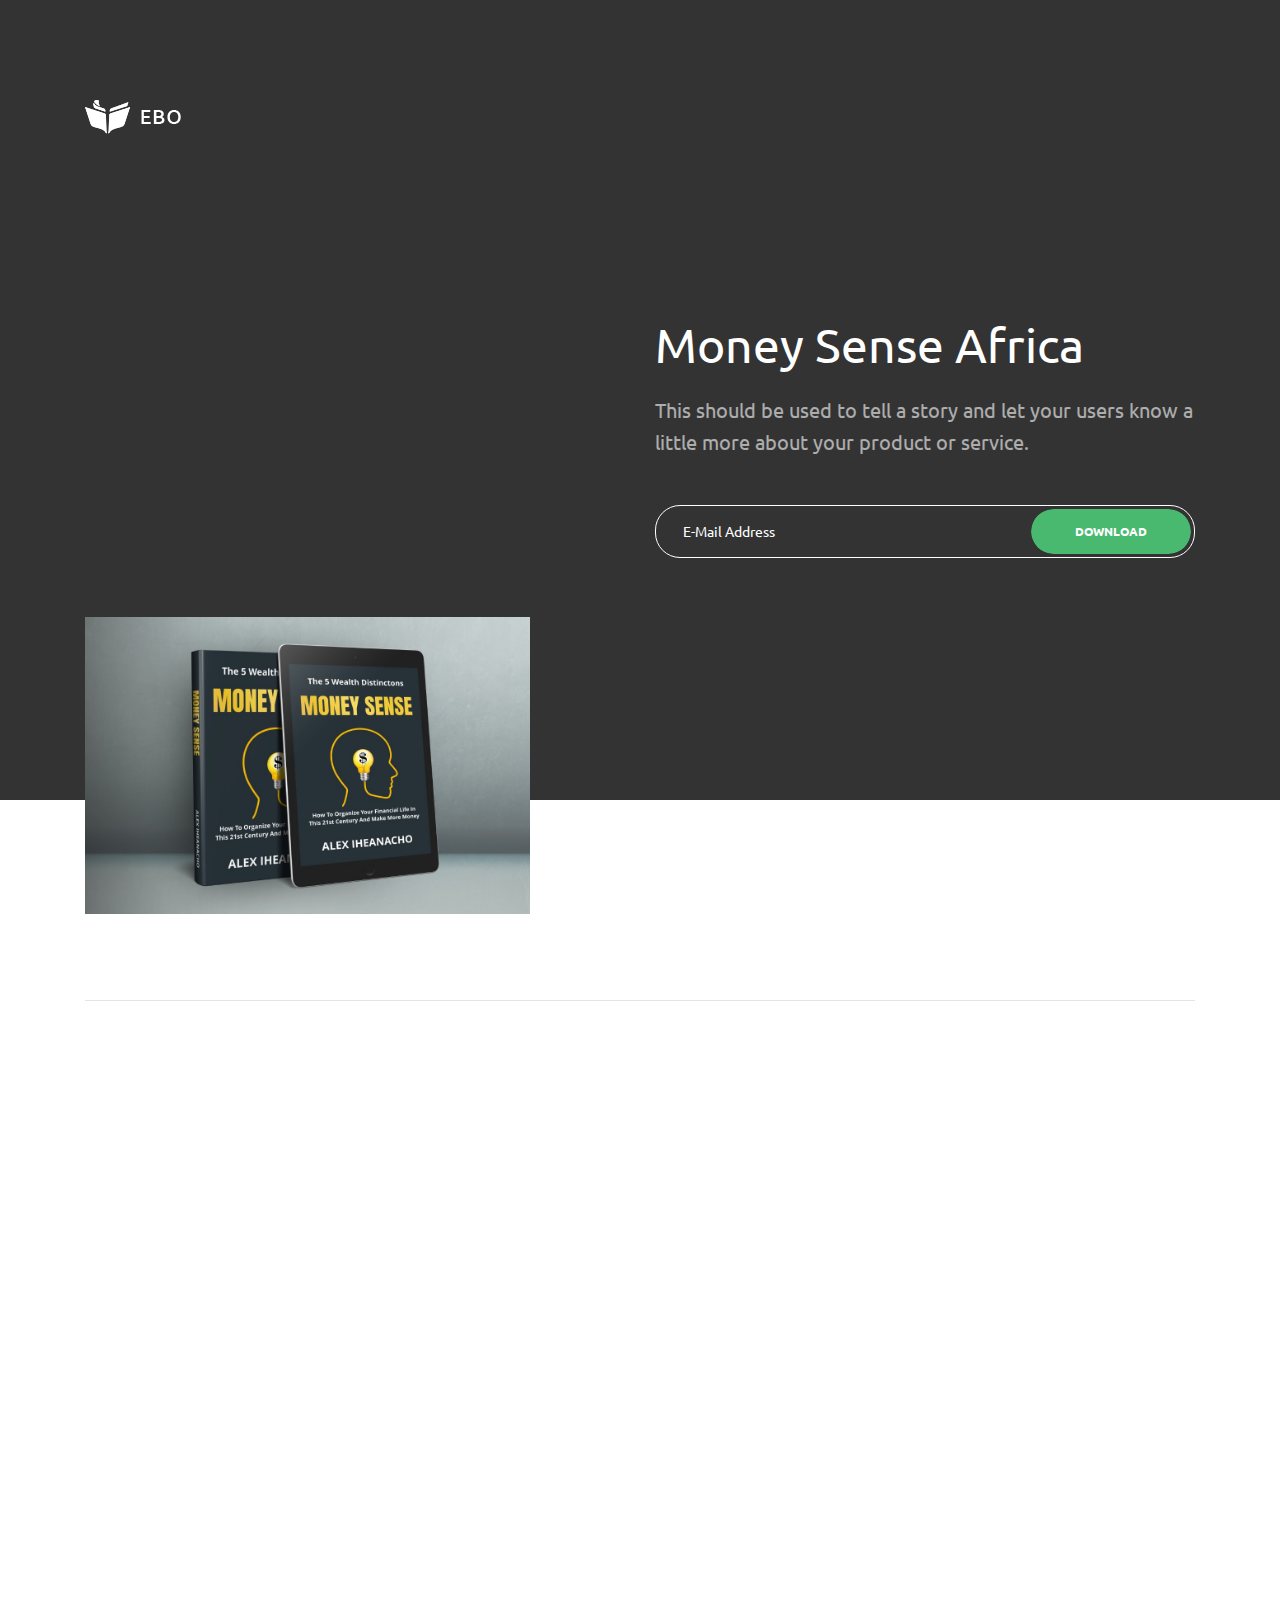
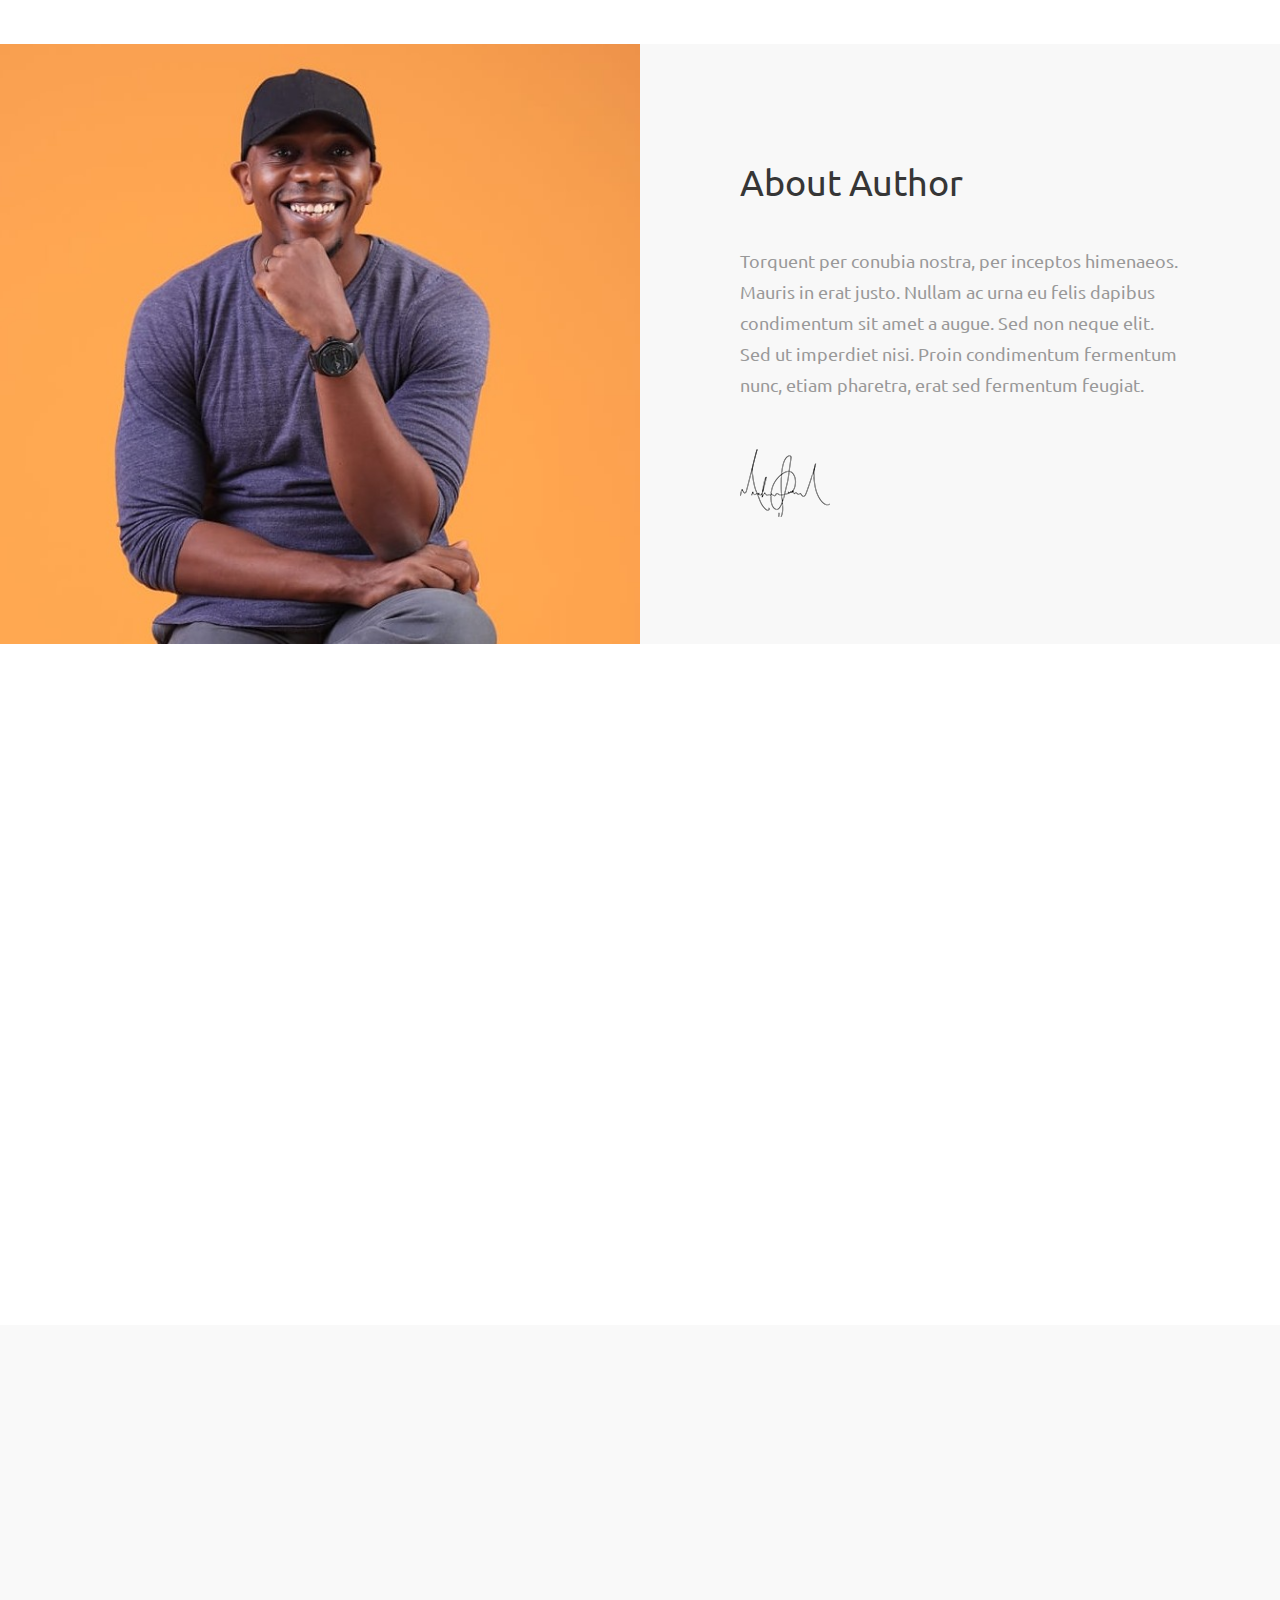
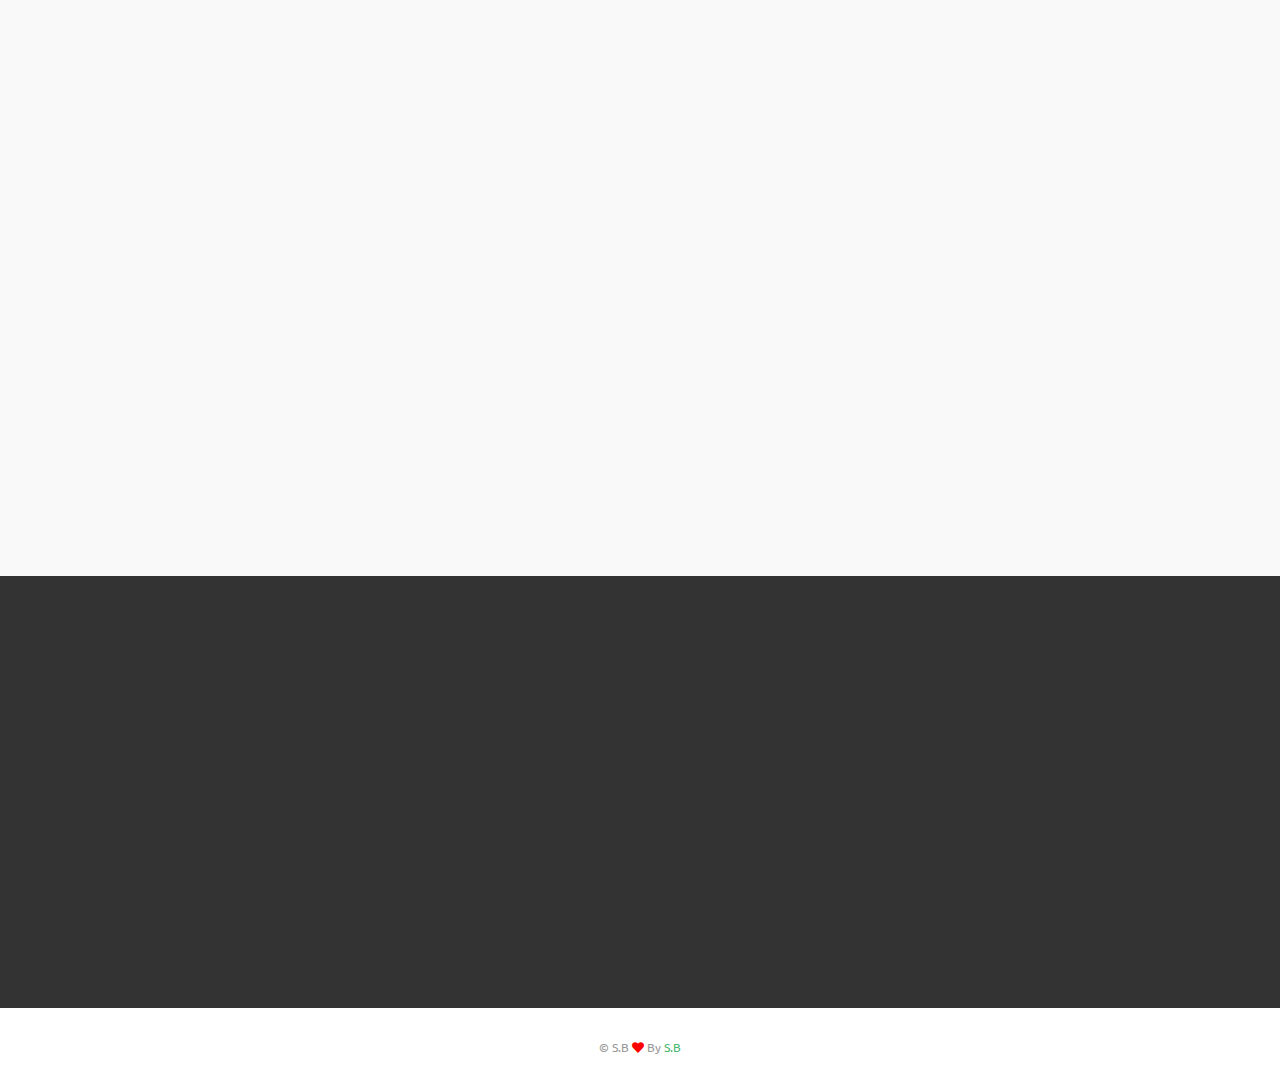
==== commit 50d7ff6b: "added backround" ====
--- a/index.html
+++ b/index.html
@@ -8,7 +8,7 @@
 
   <meta name="author" content="zytheme" />
   <meta name="viewport" content="width=device-width, initial-scale=1, maximum-scale=1" />
-  <meta name="description" content="Multi-purpose Business html5 landing page" />
+  <meta name="description" content="Monsense Academy" />
   <link href="assets/images/favicon/favicon.png" rel="icon" />
 
   <link
@@ -30,7 +30,7 @@
   </script>
 
 
-  <title>Ebo | E-book Html5 Landing Page</title>
+  <title>Monsense Academy</title>
 </head>
 
 <body class="body-scroll">
@@ -76,7 +76,7 @@
           </div>
           <div class="row row-content">
             <div class="col-12 col-md-5  wow fadeInUp" data-wow-duration="1s">
-              <div class="hero-holder"><img class="img-fluid" src="assets/images/mockup/book.png" alt="screens" /></div>
+              <div class="hero-holder"><img class="img-fluid" src="assets/images/mockup/bokkee.jpg" alt="screens" /></div>
             </div>
             <div class="col-12 col-md-6 offset-md-1  pt-100 wow fadeInUp" data-wow-duration="1s">
               <div class="hero-headline">Money sense Africa</div>
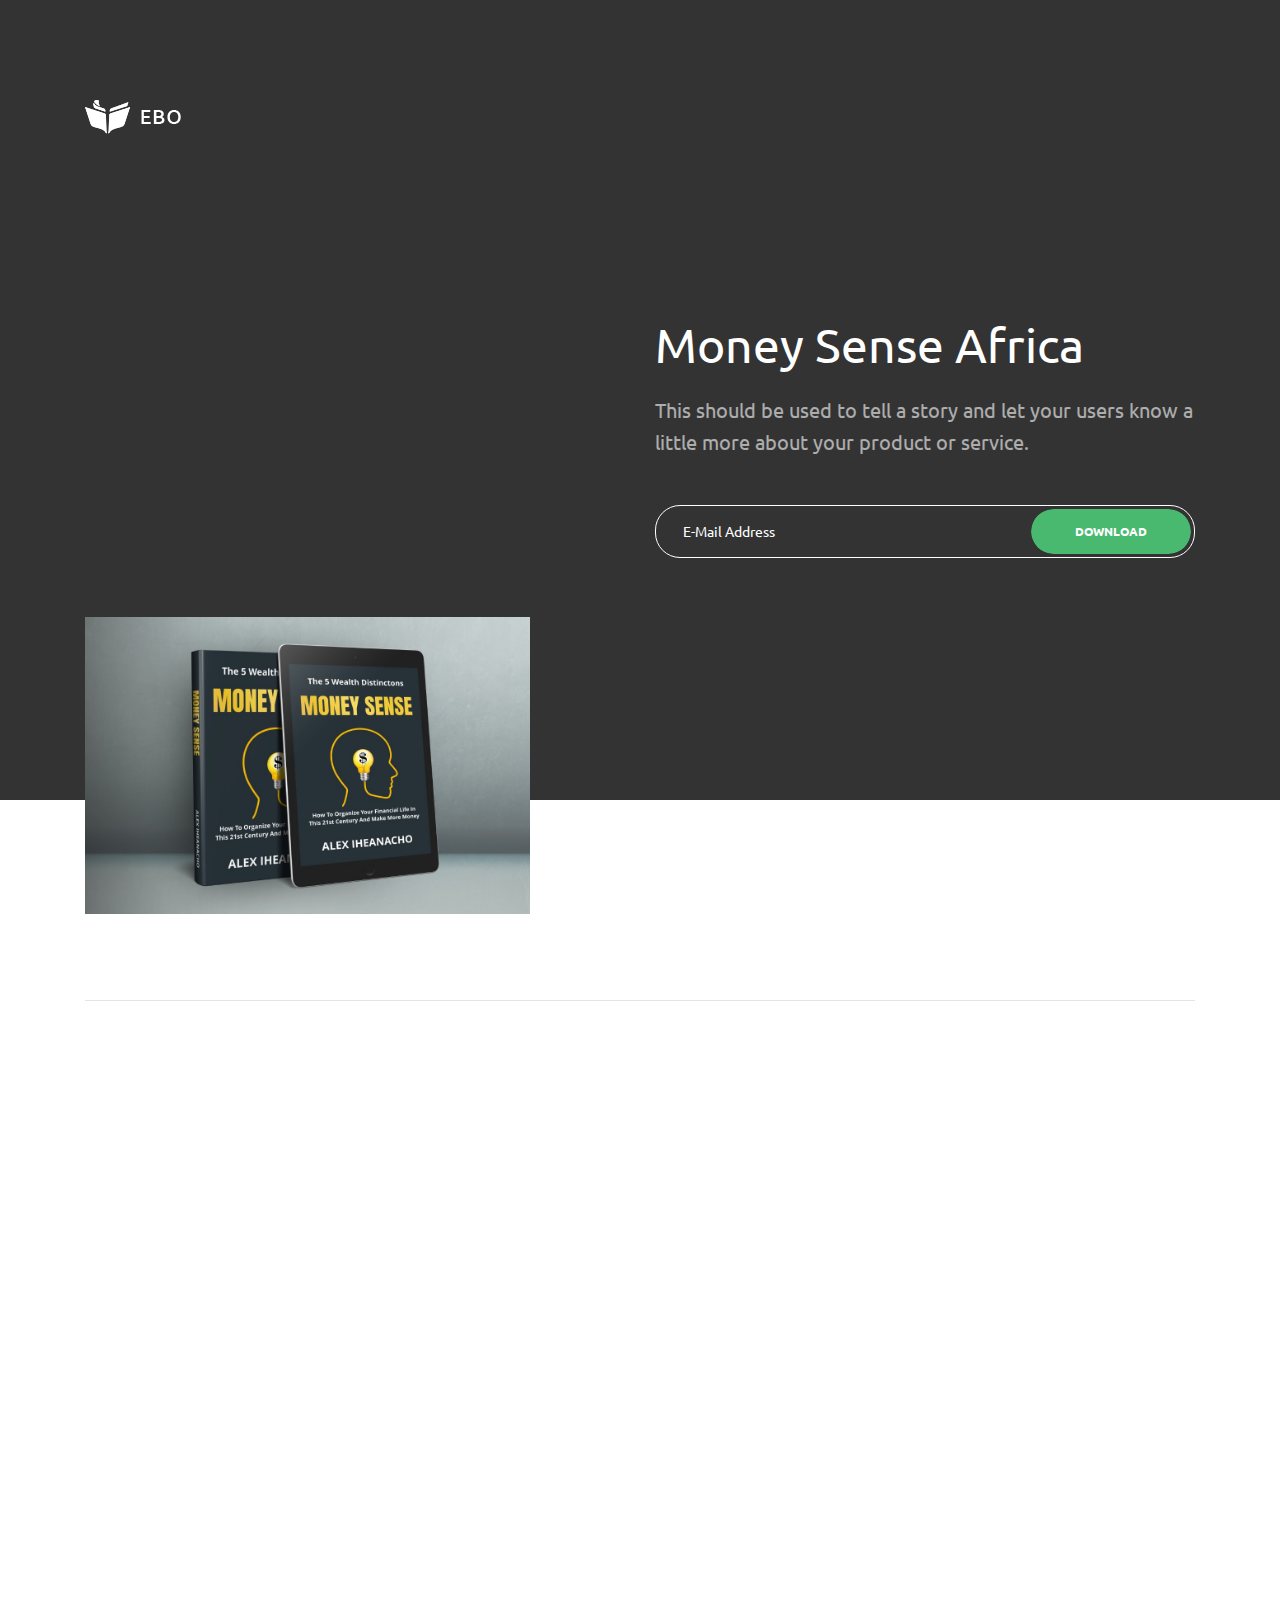
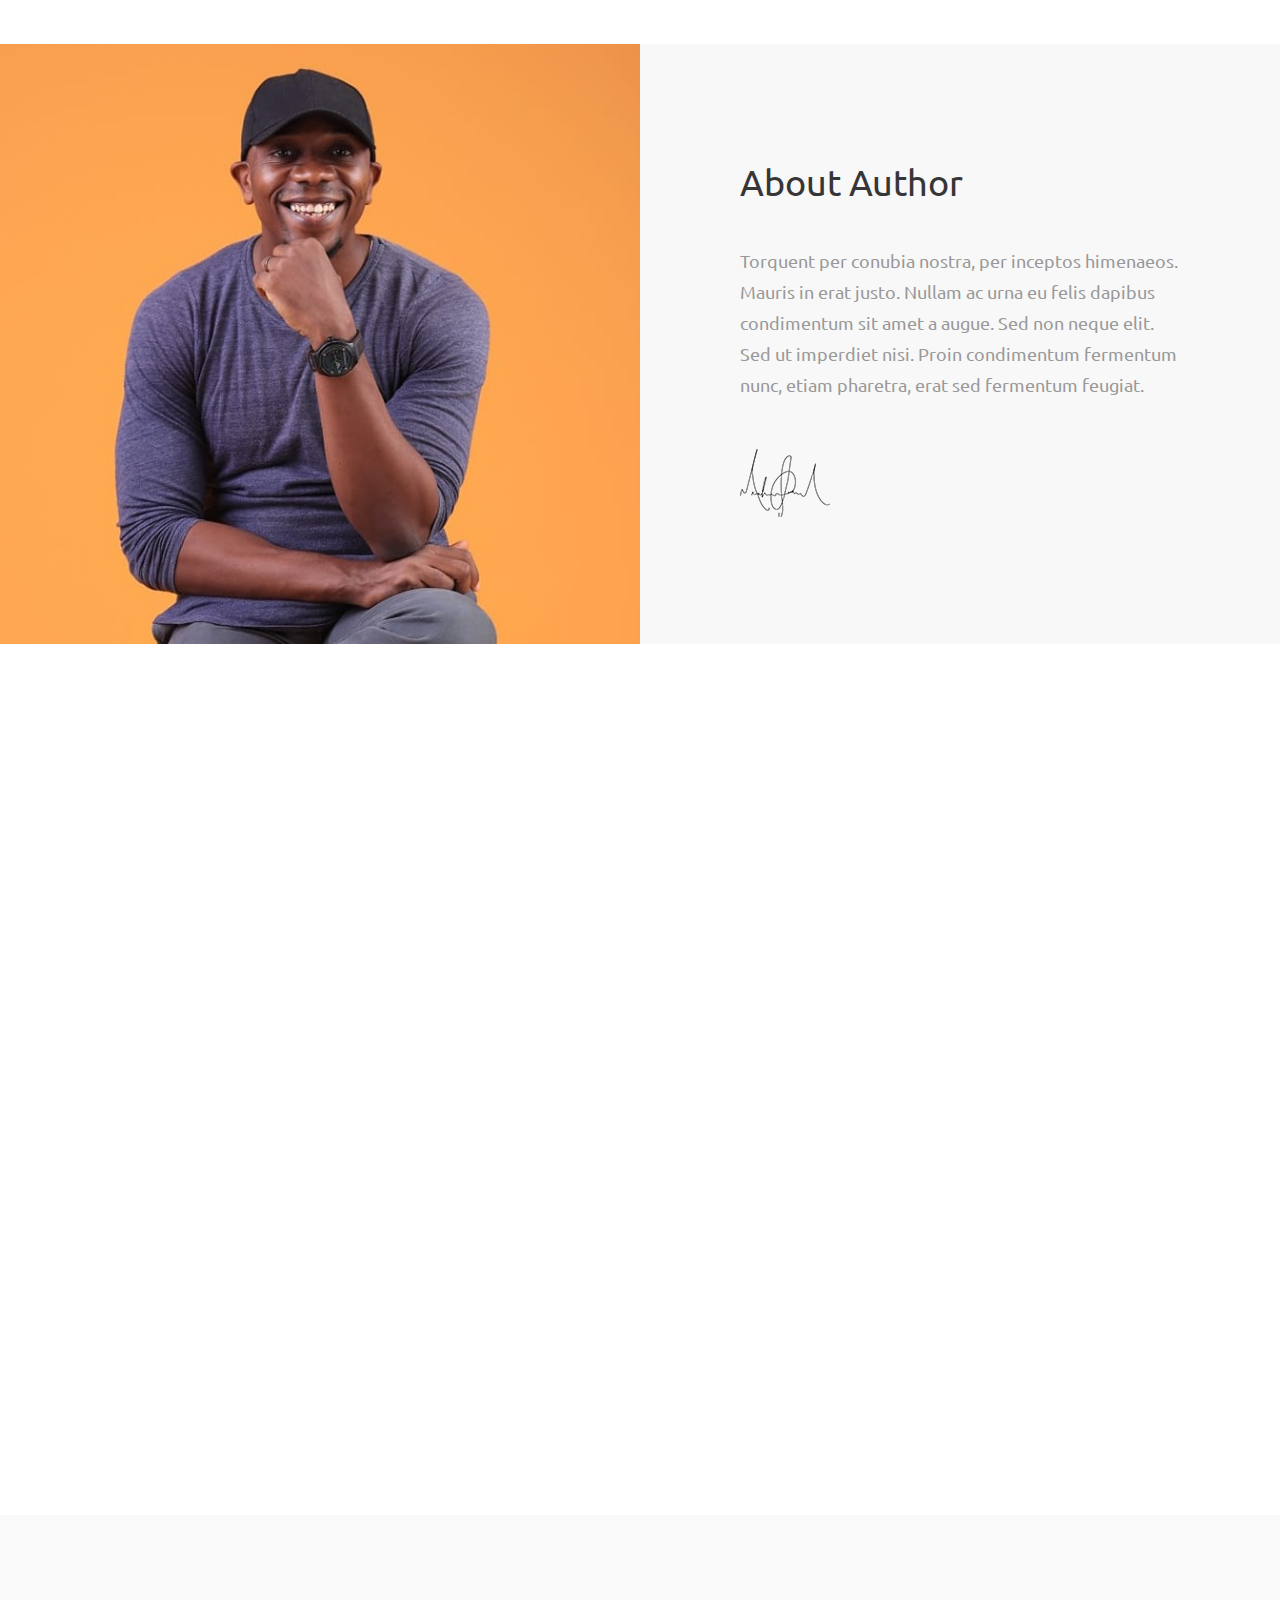
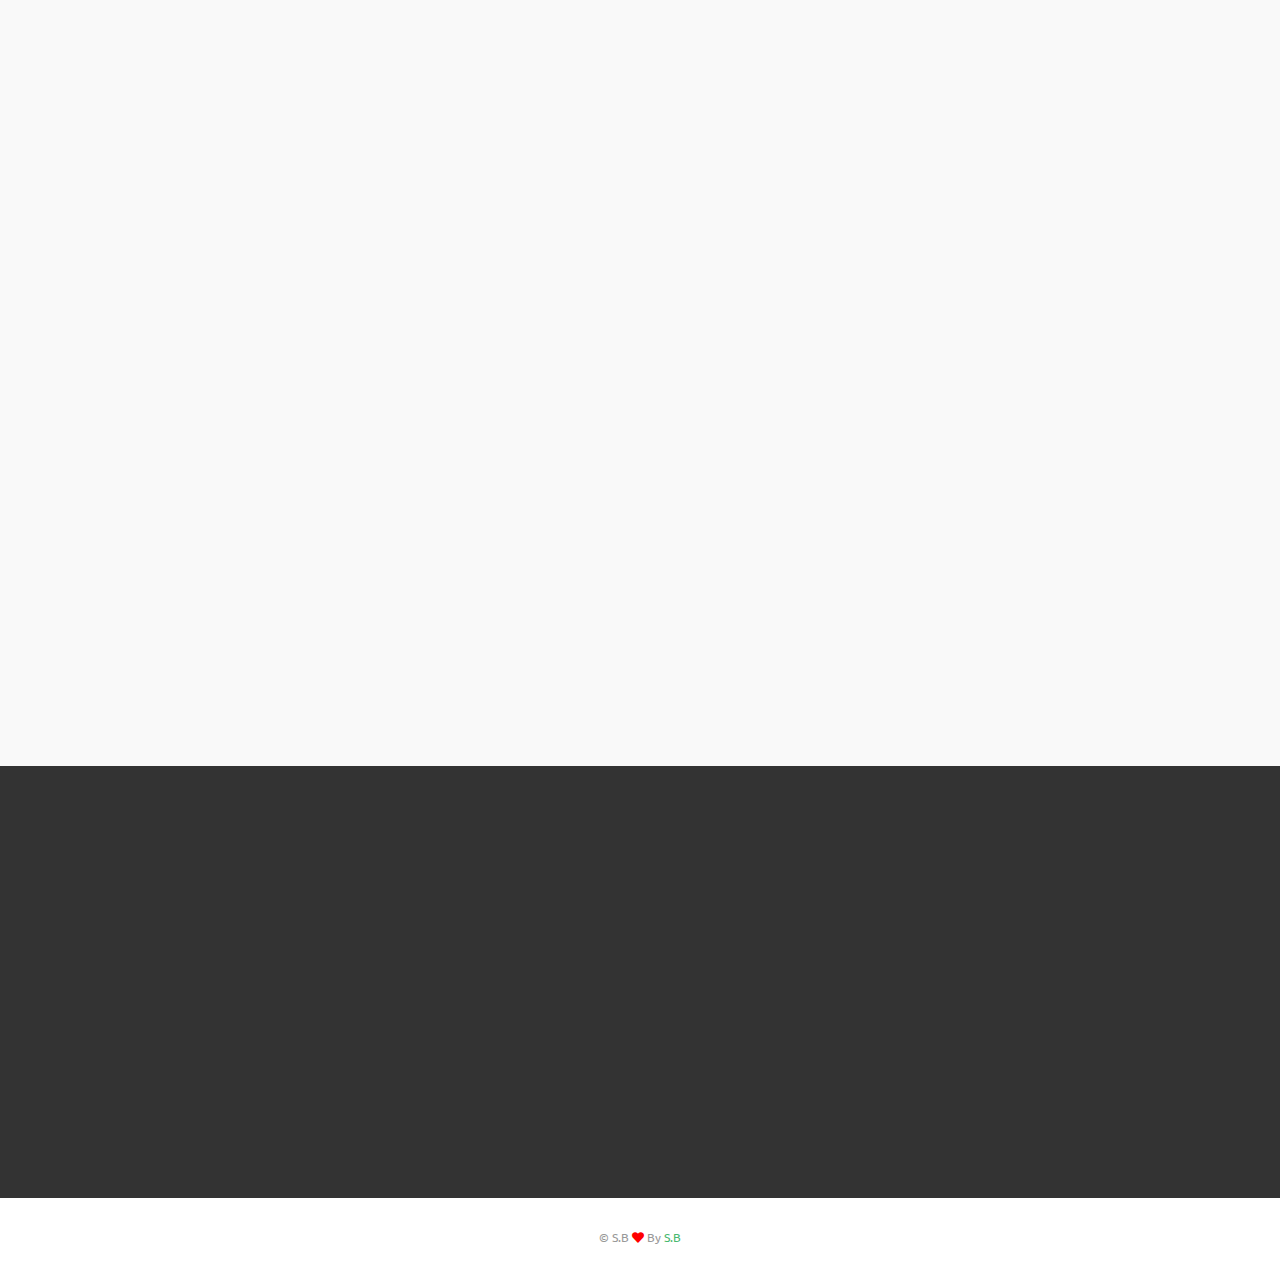
==== commit 776a5d90: "fixed testimonial" ====
--- a/index.html
+++ b/index.html
@@ -20,12 +20,12 @@
 
   <script>
     (function (w, d, s, l, i) {
-    w[l] = w[l] || []; w[l].push({
-      'gtm.start':
-        new Date().getTime(), event: 'gtm.js'
-    }); var f = d.getElementsByTagName(s)[0],
-      j = d.createElement(s), dl = l != 'dataLayer' ? '&l=' + l : ''; j.async = true; j.src =
-        'https://www.googletagmanager.com/gtm.js?id=' + i + dl; f.parentNode.insertBefore(j, f);
+      w[l] = w[l] || []; w[l].push({
+        'gtm.start':
+          new Date().getTime(), event: 'gtm.js'
+      }); var f = d.getElementsByTagName(s)[0],
+        j = d.createElement(s), dl = l != 'dataLayer' ? '&l=' + l : ''; j.async = true; j.src =
+          'https://www.googletagmanager.com/gtm.js?id=' + i + dl; f.parentNode.insertBefore(j, f);
     })(window, document, 'script', 'dataLayer', 'GTM-MDF43VH');
   </script>
 
@@ -76,7 +76,8 @@
           </div>
           <div class="row row-content">
             <div class="col-12 col-md-5  wow fadeInUp" data-wow-duration="1s">
-              <div class="hero-holder"><img class="img-fluid" src="assets/images/mockup/bokkee.jpg" alt="screens" /></div>
+              <div class="hero-holder"><img class="img-fluid" src="assets/images/mockup/bokkee.jpg" alt="screens" />
+              </div>
             </div>
             <div class="col-12 col-md-6 offset-md-1  pt-100 wow fadeInUp" data-wow-duration="1s">
               <div class="hero-headline">Money sense Africa</div>
@@ -200,13 +201,16 @@
               <div class="testimonial-panel wow fadeInUp" data-wow-duration="1s">
                 <div class="testimonial-body">
                   <div class="testimonial--body">
-                    <p>“If you have complex eBook creation and design trend.trust Ebo’s e-Book, He is knowledgeable!”
+                    <p>Money sense by Alex is a book on finance that makes a whole lot of sense. It gives you an indepth
+                      understanding of money,how to generate and reproduce it.if you truly want to be wealthy,the best
+                      thing you need to do is to have the right mentality about finance and that comes with reading
+                      #monesense
                     </p>
                   </div>
                   <div class="testimonial--meta">
                     <div class="testimonial--author"><img src="assets/images/testimonials/1.png" alt="author" />
-                      <h5>Mark Smith</h5>
-                      <p>Art director</p>
+                      <h5>Jeraldine Esozie</h5>
+                      <p>A skin care Expert, organic formulator and a lifestyle instructor</p>
                     </div>
                   </div>
                 </div>
@@ -215,13 +219,15 @@
               <div class="testimonial-panel wow fadeInUp" data-wow-duration="1s">
                 <div class="testimonial-body">
                   <div class="testimonial--body">
-                    <p>“If you have complex eBook creation and design trend.trust Ebo’s e-Book, He is knowledgeable!”
+                    <p>I have read few books on finances and money management in this 21st century,The best is
+                      #moneysense authored by Alex Iheanacho.This book is not just any book,it is a treasure that is
+                      full of principles that govern: "how you can active your mind and strategically generate money"
                     </p>
                   </div>
                   <div class="testimonial--meta">
                     <div class="testimonial--author"><img src="assets/images/testimonials/2.png" alt="author" />
-                      <h5>Jessy Arthur</h5>
-                      <p>UX designer</p>
+                      <h5>Ogunkola isaac Olushola</h5>
+                      <p>A writer,teacher, an entreprenuer and a revolutionary speaker</p>
                     </div>
                   </div>
                 </div>
@@ -230,13 +236,15 @@
               <div class="testimonial-panel wow fadeInUp" data-wow-duration="1s">
                 <div class="testimonial-body">
                   <div class="testimonial--body">
-                    <p>“If you have complex eBook creation and design trend.trust Ebo’s e-Book, He is knowledgeable!”
+                    <p>The MoneySense book taught me that until you are wealthy within,you cant be wealthy outside.one
+                      must have an abundance mentality to be able to create a cash flow.This is one of te money sense
+                      one must possess in this 21st century
                     </p>
                   </div>
                   <div class="testimonial--meta">
                     <div class="testimonial--author"><img src="assets/images/testimonials/1.png" alt="author" />
-                      <h5>ayman fikry</h5>
-                      <p>web designer</p>
+                      <h5>Akintayo Micheal</h5>
+                      <p>Award winning writer,leadership trainer and a motivational speaker.</p>
                     </div>
                   </div>
                 </div>
@@ -245,13 +253,16 @@
               <div class="testimonial-panel wow fadeInUp" data-wow-duration="1s">
                 <div class="testimonial-body">
                   <div class="testimonial--body">
-                    <p>“If you have complex eBook creation and design trend.trust Ebo’s e-Book, He is knowledgeable!”
+                    <p>The MoneySense book taught me that until you are wealthy within,you cant be wealthy  outside.one
+                      must have an abundance mentality to be able to create a cash flow.This is one of te money sense
+                      one must possess in this 21st century
                     </p>
                   </div>
                   <div class="testimonial--meta">
                     <div class="testimonial--author"><img src="assets/images/testimonials/2.png" alt="author" />
-                      <h5>cone adresson</h5>
-                      <p>web developer</p>
+                      <h5>Akintayo Micheal</h5>
+                      <p>Award winning writer,leadership trainer and a motivational speaker.</p>
+
                     </div>
                   </div>
                 </div>
@@ -372,8 +383,8 @@
       <div class="container">
         <div class="row">
           <div class="col-12 col-md-12 col-lg-12 text--center">
-            <div class="footer--copyright"><span>&copy; s.b <i class="fas fa-heart"></i> by </span><a
-                href="#">s.b</a></div>
+            <div class="footer--copyright"><span>&copy; s.b <i class="fas fa-heart"></i> by </span><a href="#">s.b</a>
+            </div>
           </div>
         </div>
       </div>
